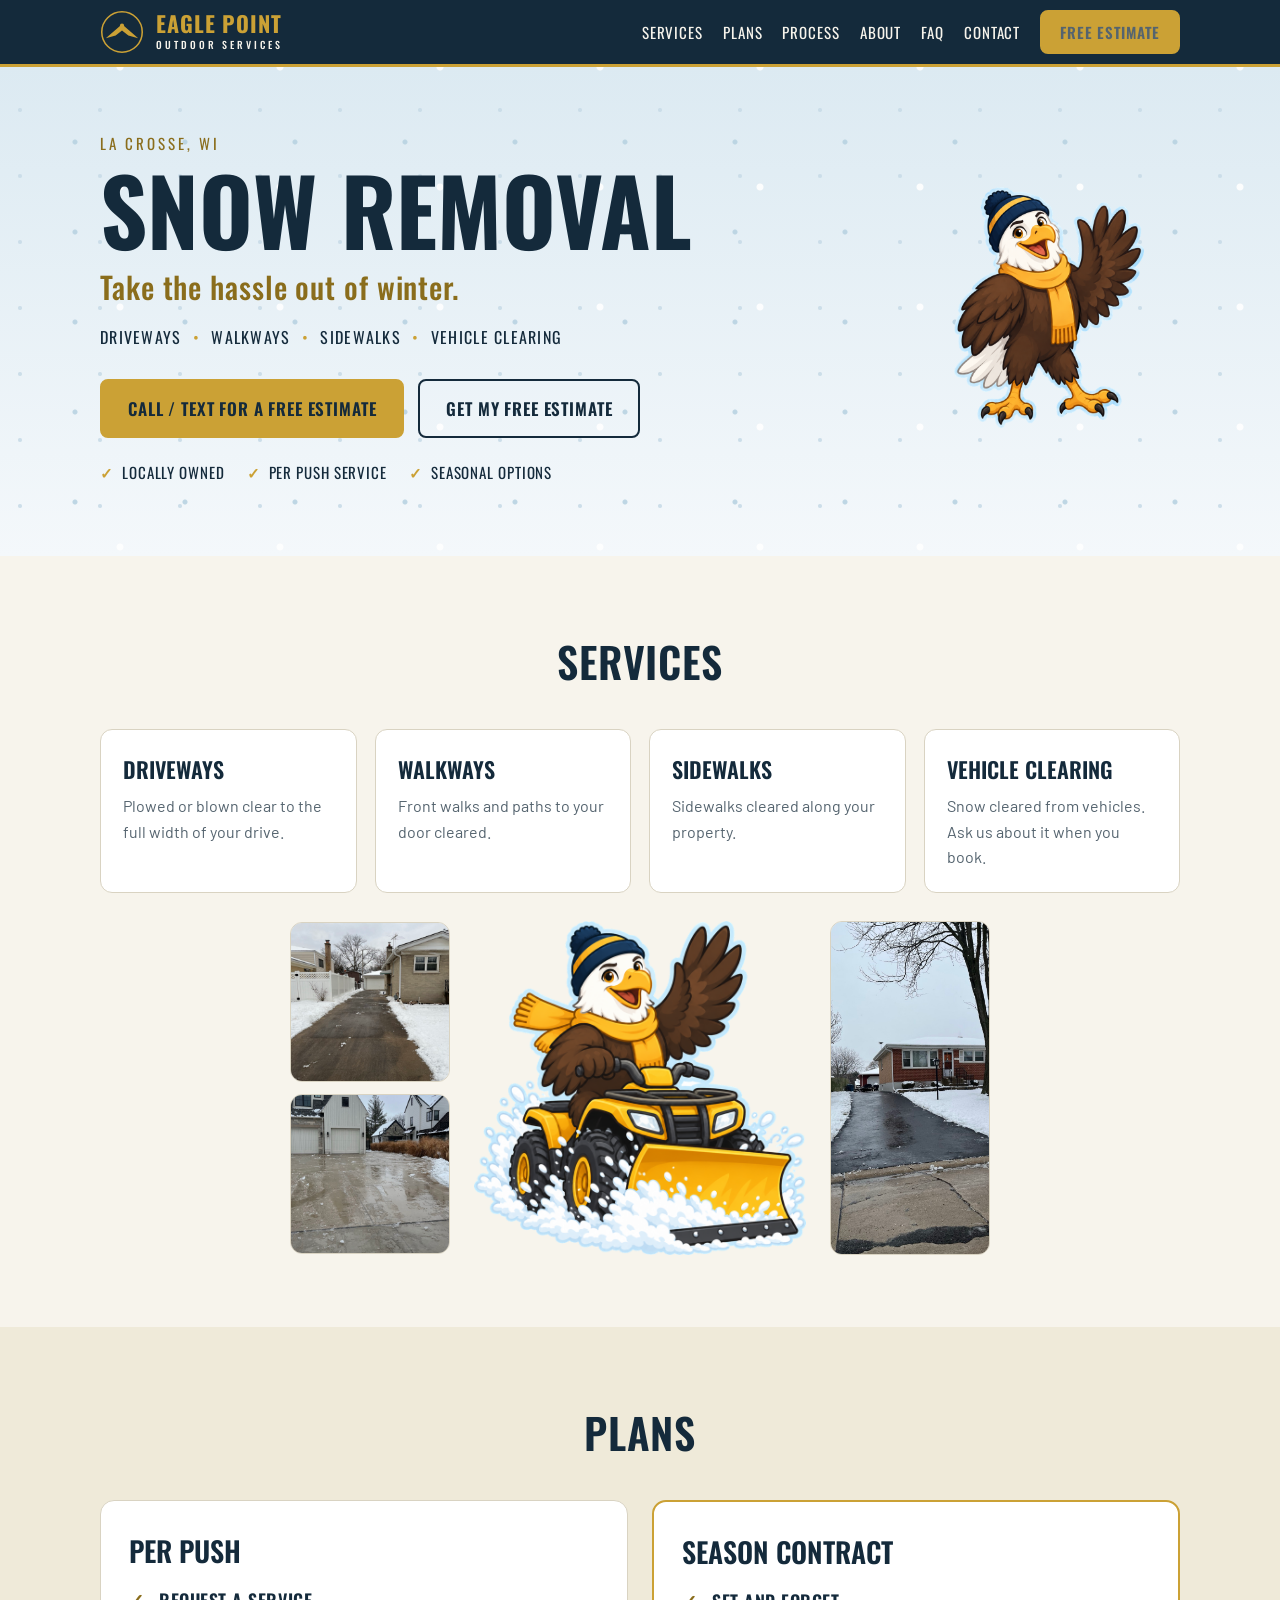
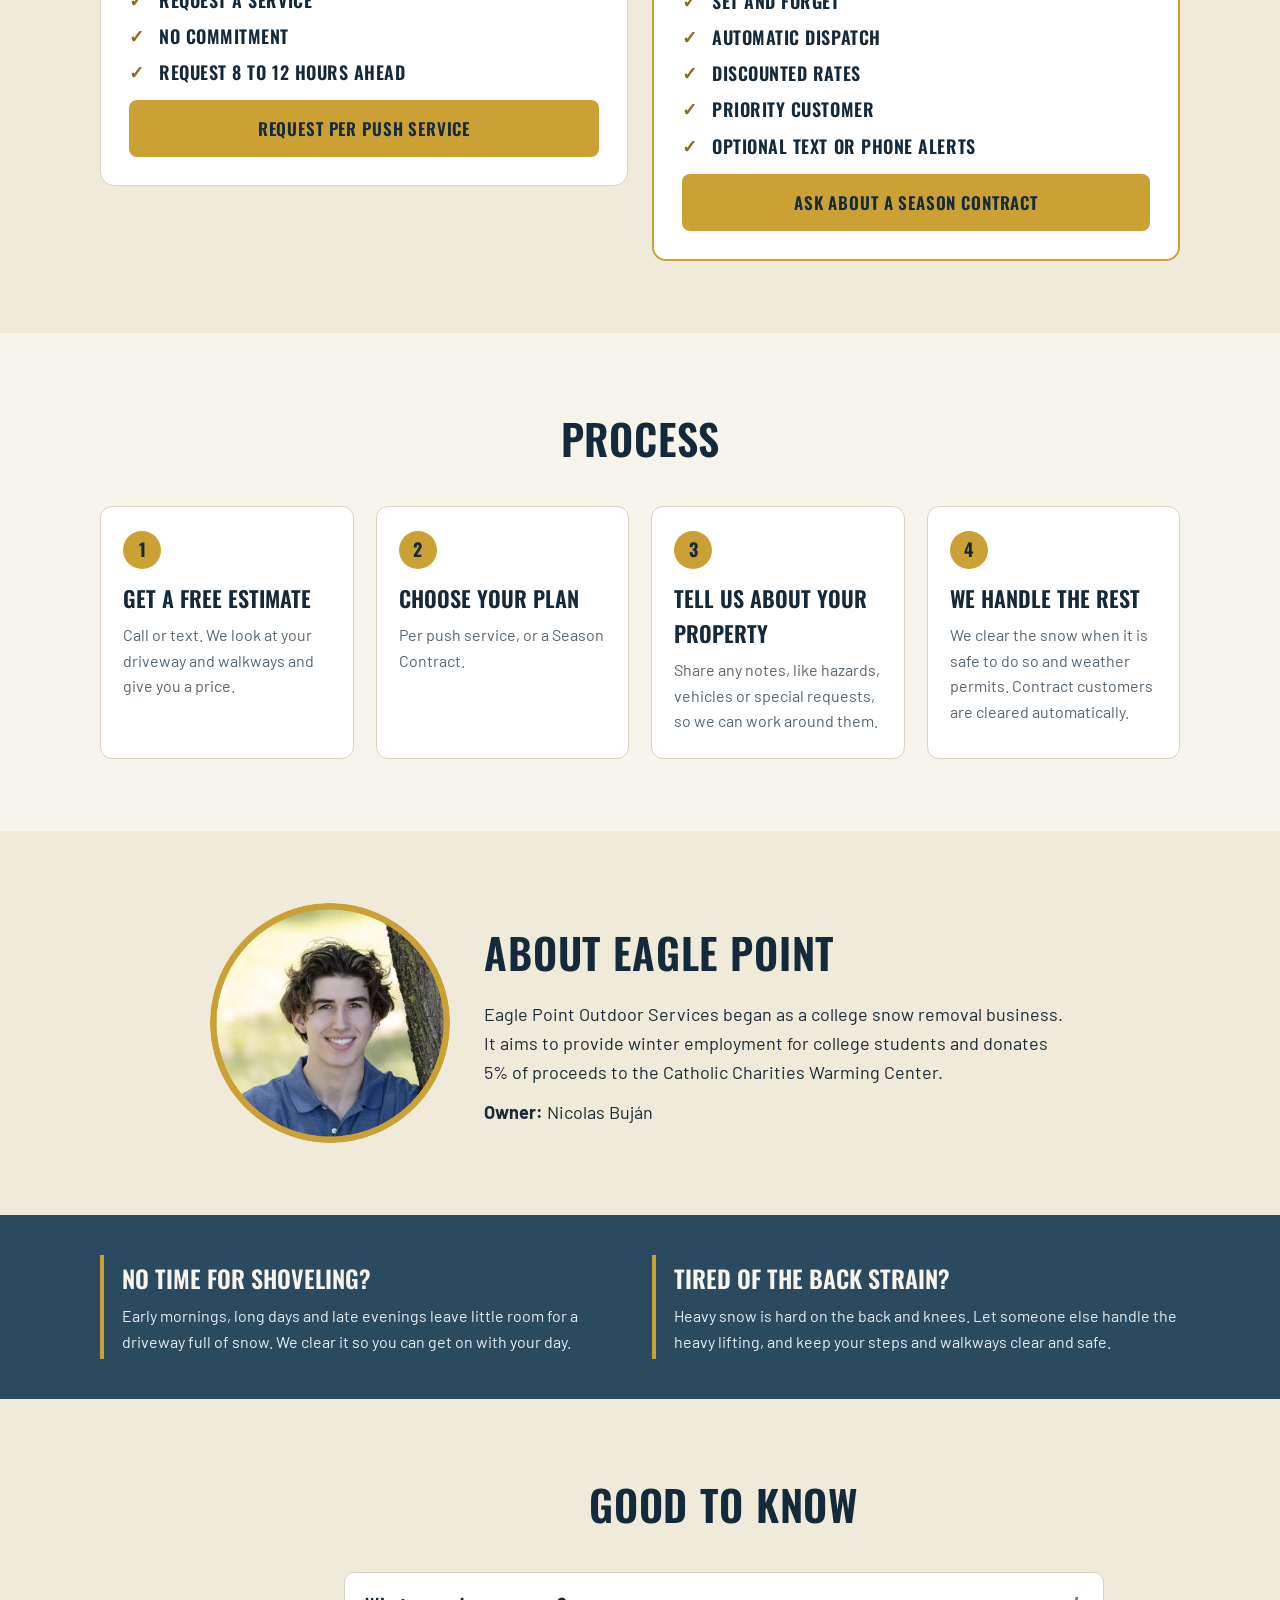
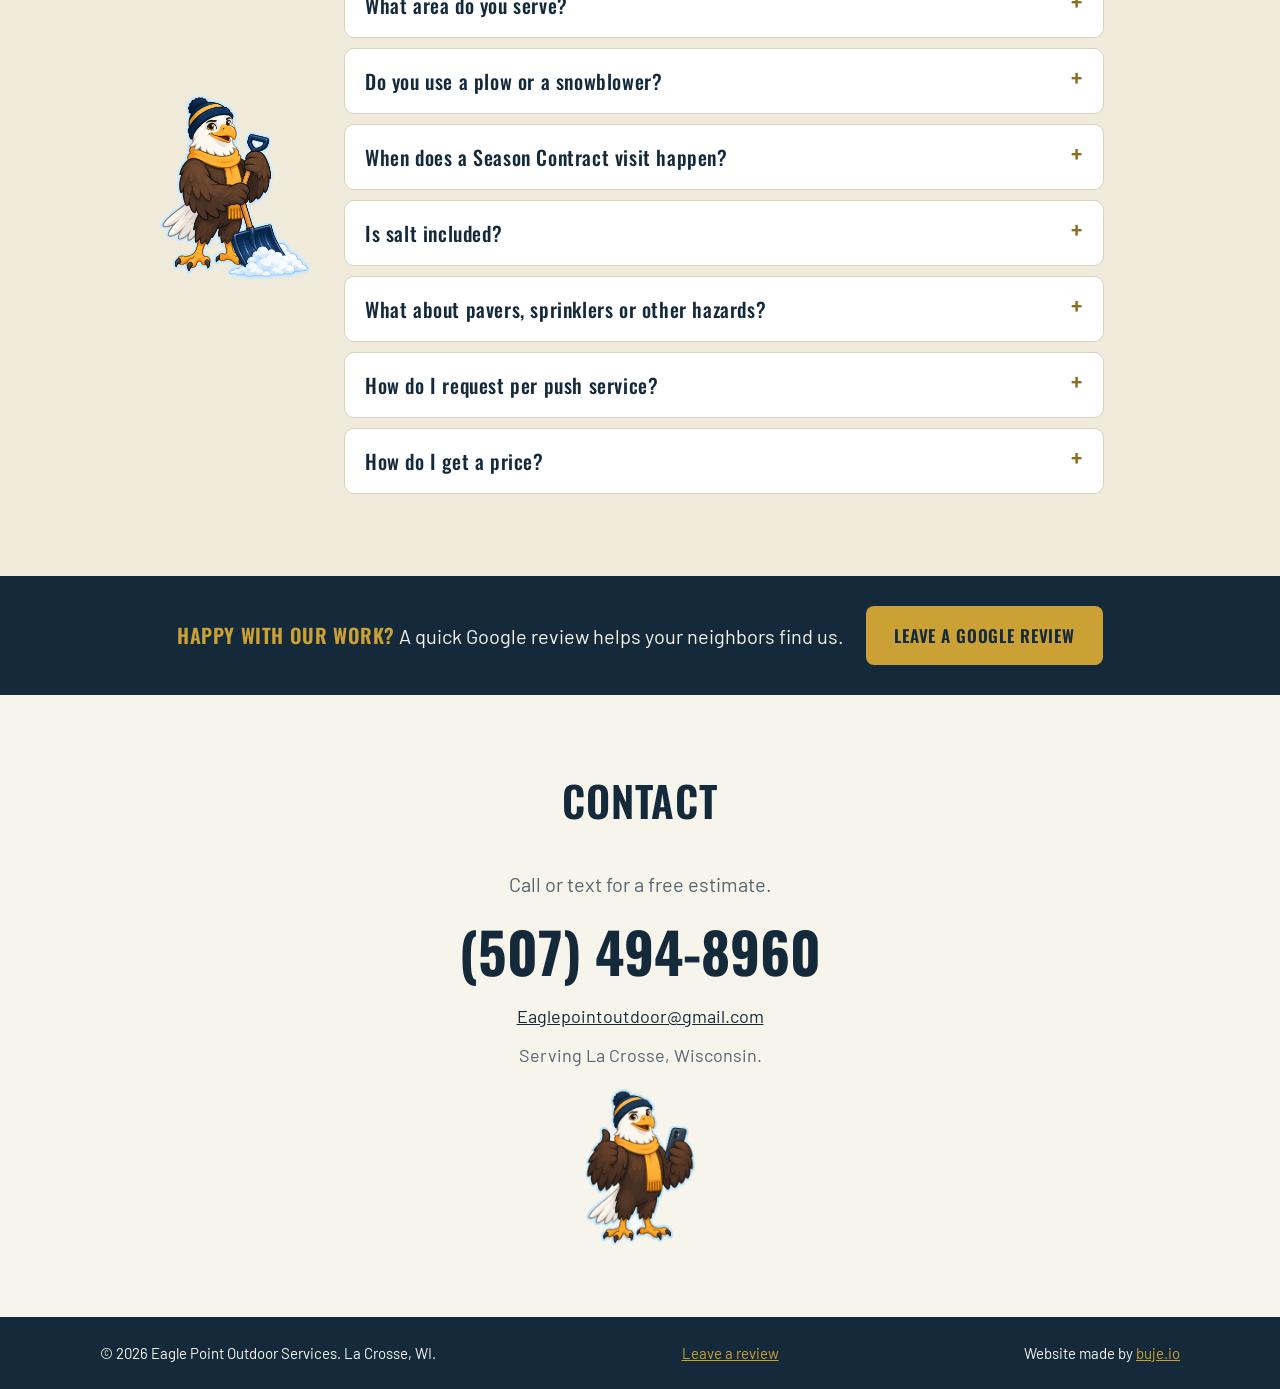
==== index.html @ 0d2c42f8 "Reorder sections: Services, Plans, Process, About, then hassle band, FAQ" ====
<!doctype html>
<html lang="en">
<head>
<meta charset="utf-8">
<meta name="viewport" content="width=device-width, initial-scale=1">
<title>Eagle Point Outdoor Services | Snow Removal in La Crosse, WI</title>
<meta name="description" content="Snow removal for driveways, walkways, sidewalks and vehicles in La Crosse, Wisconsin. Choose per push service or a Season Contract. Call or text for a free estimate.">
<meta property="og:title" content="Eagle Point Outdoor Services | Snow Removal in La Crosse, WI">
<meta property="og:description" content="Take the hassle out of winter. Driveways, walkways, sidewalks and vehicle clearing in La Crosse, WI.">
<meta property="og:type" content="website">
<meta name="theme-color" content="#142A3B">
<link rel="icon" href="assets/logo-icon.svg" type="image/svg+xml">
<link rel="preconnect" href="https://fonts.googleapis.com">
<link rel="preconnect" href="https://fonts.gstatic.com" crossorigin>
<link rel="stylesheet" href="https://fonts.googleapis.com/css2?family=Barlow:wght@400;500;600&family=Oswald:wght@500;600;700&display=swap">
<link rel="stylesheet" href="styles.css">
<script type="application/ld+json">
{
  "@context": "https://schema.org",
  "@type": "LocalBusiness",
  "name": "Eagle Point Outdoor Services",
  "description": "Snow removal for driveways, walkways, sidewalks and vehicles in La Crosse, Wisconsin.",
  "telephone": "+1-507-494-8960",
  "email": "Eaglepointoutdoor@gmail.com",
  "areaServed": { "@type": "City", "name": "La Crosse, WI" },
  "image": "assets/nicolas.png"
}
</script>
</head>
<body>
<a class="skip" href="#main">Skip to content</a>

<header class="top">
  <div class="wrap bar">
    <a class="brand" href="#top" aria-label="Eagle Point Outdoor Services, home">
      <img src="assets/logo-icon.svg" alt="" width="44" height="44">
      <span><b>EAGLE POINT</b><small>OUTDOOR SERVICES</small></span>
    </a>
    <nav aria-label="Main">
      <a href="#services">Services</a>
      <a href="#pricing">Plans</a>
      <a href="#how">Process</a>
      <a href="#about">About</a>
      <a href="#faq">FAQ</a>
      <a href="#contact">Contact</a>
    </nav>
    <button class="btn small" type="button" data-open-quote>Free estimate</button>
  </div>
</header>

<main id="main">
  <section class="hero" id="top">
    <div class="snow" aria-hidden="true"></div>
    <div class="wrap hero-grid">
      <div>
        <p class="eyebrow">La Crosse, WI</p>
        <h1>Snow Removal</h1>
        <p class="tagline">Take the hassle out of winter.</p>
        <p class="lead">Driveways <span class="dot">&bull;</span> Walkways <span class="dot">&bull;</span> Sidewalks <span class="dot">&bull;</span> Vehicle Clearing</p>
        <div class="actions">
          <a class="btn" href="sms:+15074948960">Call / Text for a free estimate</a>
          <button class="btn ghost" type="button" data-open-quote>Get my free estimate</button>
        </div>
        <ul class="checks">
          <li>Locally owned</li>
          <li>Per push service</li>
          <li>Seasonal options</li>
        </ul>
      </div>
      <div class="hero-art">
        <img class="mascot" src="assets/eagle-wave.png" alt="Eagle Point mascot, an eagle in a beanie and scarf waving hello" width="540" height="660">
      </div>
    </div>
  </section>


  <section id="services" class="section">
    <div class="wrap">
      <h2 class="title">Services</h2>
      <div class="grid4">
        <div class="tile"><h3>Driveways</h3><p>Plowed or blown clear to the full width of your drive.</p></div>
        <div class="tile"><h3>Walkways</h3><p>Front walks and paths to your door cleared.</p></div>
        <div class="tile"><h3>Sidewalks</h3><p>Sidewalks cleared along your property.</p></div>
        <div class="tile"><h3>Vehicle Clearing</h3><p>Snow cleared from vehicles. Ask us about it when you book.</p></div>
      </div>
      <div class="showcase">
        <div class="side l">
          <img src="assets/driveway-1.jpg" alt="A long concrete driveway plowed clear with snow banked neatly on both sides" width="900" height="1200" loading="lazy">
          <img src="assets/driveway-2.jpg" alt="A wide concrete driveway cleared of snow in front of a garage" width="900" height="1131" loading="lazy">
        </div>
        <img class="pose wide" src="assets/eagle-plow.png" alt="The Eagle Point eagle plowing snow on a yellow ATV" width="360" height="360" loading="lazy">
        <div class="side r one">
          <img src="assets/driveway-3.jpg" alt="An asphalt driveway cleared down to the pavement in front of a brick house" width="900" height="1200" loading="lazy">
        </div>
      </div>
    </div>
  </section>

  <section id="pricing" class="section tint">
    <div class="wrap">
      <h2 class="title">Plans</h2>
      <div class="two plans">
        <article class="plan">
          <h3>Per push</h3>
          <ul class="ticks">
            <li><b>Request a service</b></li>
            <li><b>No commitment</b></li>
            <li><b>Request 8 to 12 hours ahead</b></li>
          </ul>
          <button class="btn" type="button" data-open-quote="visit">Request per push service</button>
        </article>
        <article class="plan featured">
          <h3>Season Contract</h3>
          <ul class="ticks">
            <li><b>Set and forget</b></li>
            <li><b>Automatic dispatch</b></li>
            <li><b>Discounted rates</b></li>
            <li><b>Priority customer</b></li>
            <li><b>Optional text or phone alerts</b></li>
          </ul>
          <button class="btn" type="button" data-open-quote>Ask about a Season Contract</button>
        </article>
      </div>
    </div>
  </section>

  <section class="section" id="how">
    <div class="wrap">
      <h2 class="title">Process</h2>
      <ol class="steps">
        <li><h3>Get a free estimate</h3><p>Call or text. We look at your driveway and walkways and give you a price.</p></li>
        <li><h3>Choose your plan</h3><p>Per push service, or a Season Contract.</p></li>
        <li><h3>Tell us about your property</h3><p>Share any notes, like hazards, vehicles or special requests, so we can work around them.</p></li>
        <li><h3>We handle the rest</h3><p>We clear the snow when it is safe to do so and weather permits. Contract customers are cleared automatically.</p></li>
      </ol>
    </div>
  </section>

  <section class="section tint" id="about">
    <div class="wrap about">
      <img src="assets/nicolas.png" alt="Nicolas Buján, owner of Eagle Point Outdoor Services" width="240" height="240">
      <div>
        <h2 class="title left">About Eagle Point</h2>
        <p>Eagle Point Outdoor Services began as a college snow removal business. It aims to provide winter employment for college students and donates 5% of proceeds to the Catholic Charities Warming Center.</p>
        <p class="owner"><strong>Owner:</strong> Nicolas Buján</p>
      </div>
    </div>
  </section>

  <section class="band" id="hassle">
    <div class="wrap two">
      <article class="card">
        <h2>No time for shoveling?</h2>
        <p>Early mornings, long days and late evenings leave little room for a driveway full of snow. We clear it so you can get on with your day.</p>
      </article>
      <article class="card">
        <h2>Tired of the back strain?</h2>
        <p>Heavy snow is hard on the back and knees. Let someone else handle the heavy lifting, and keep your steps and walkways clear and safe.</p>
      </article>
    </div>
  </section>

  <section class="section tint" id="faq">
    <div class="wrap faq-wrap"><img class="pose faq-eagle" src="assets/eagle-shovel.png" alt="The Eagle Point eagle holding a snow shovel" width="240" height="300" loading="lazy"><div class="faq">
      <h2 class="title">Good to know</h2>
      <details><summary>What area do you serve?</summary><p>La Crosse, Wisconsin. Call or text and we will confirm your address.</p></details>
      <details><summary>Do you use a plow or a snowblower?</summary><p>We use a plow or a snowblower depending on your property. We will tell you which when we give your estimate.</p></details>
      <details><summary>When does a Season Contract visit happen?</summary><p>Service begins automatically once snow accumulation reaches at least 3 inches, when it is safe for the crews to service. The season runs from November 1 to March 31.</p></details>
      <details><summary>Is salt included?</summary><p>Salt is included unless you prefer otherwise. For per push service, salt is available on request.</p></details>
      <details><summary>What about pavers, sprinklers or other hazards?</summary><p>Tell us about anything hidden or delicate, such as pavers, sprinkler heads or pet fences, and we will work around it.</p></details>
      <details><summary>How do I request per push service?</summary><p>Tap "Request per push service" on this page. Tell us your size and a day that works, and we will text you to confirm your price and time. Please ask 8 to 12 hours ahead.</p></details>
      <details><summary>How do I get a price?</summary><p>Every property is different, so we give a free estimate. Call or text <a href="tel:+15074948960">(507) 494-8960</a>.</p></details>
    </div></div>
  </section>

  <section class="review" id="review">
    <div class="wrap review-wrap">
      <p class="review-text"><b>Happy with our work?</b> A quick Google review helps your neighbors find us.</p>
      <a class="btn" href="https://g.page/r/CXnaz5kKDiCYECE/review" target="_blank" rel="noopener">Leave a Google review</a>
    </div>
  </section>

  <section class="section" id="contact">
    <div class="wrap contact">
      <h2 class="title">Contact</h2>
      <p class="lead2">Call or text for a free estimate.</p>
      <p class="big"><a href="tel:+15074948960">(507) 494-8960</a></p>
      <p><a href="mailto:Eaglepointoutdoor@gmail.com">Eaglepointoutdoor@gmail.com</a></p>
      <p class="muted">Serving La Crosse, Wisconsin.</p>
      <img class="pose" src="assets/eagle-phone.png" alt="The Eagle Point eagle holding a phone and giving a thumbs up" width="200" height="280" loading="lazy">
    </div>
  </section>
</main>

<footer>
  <div class="wrap foot">
    <span>&copy; 2026 Eagle Point Outdoor Services. La Crosse, WI.</span>
    <a href="https://g.page/r/CXnaz5kKDiCYECE/review" target="_blank" rel="noopener">Leave a review</a>
    <span>Website made by <a href="https://buje.io">buje.io</a></span>
  </div>
</footer>

<dialog id="quote" aria-labelledby="quote-title">
  <form method="dialog" class="qclose"><button aria-label="Close" class="x">&times;</button></form>
  <form id="quote-form" class="qform">
    <div class="qhead"><div><h2 id="quote-title">Never shovel your driveway again.</h2><p id="quote-sub">Tell us about your place and we will be in touch.</p></div><img src="assets/eagle-head.png" alt="" width="84" height="110"></div>
    <input type="hidden" name="service" value="Winter snow removal">
    <p class="pill">Snow season: Nov 1 to Mar 31</p>
    <div class="row"><label>Full name<input name="name" autocomplete="name" required placeholder="Your name"></label>
    <label>Phone<input name="phone" type="tel" autocomplete="tel" required placeholder="(608) 555-0142"></label></div>
    <label>Email<input name="email" type="email" autocomplete="email" required placeholder="you@email.com"></label>
    <label>Service address<input name="address" autocomplete="street-address" required placeholder="Street address, La Crosse"></label>
    <div class="visit-only" hidden>
      <div class="row"><label>Property size<select name="size"><option value="" disabled selected>Choose one</option><option>Small</option><option>Medium</option><option>Large</option><option>Not sure</option></select></label>
      <label>Salt<select name="salt"><option>No</option><option>Yes</option></select></label></div>
      <label>Day and time that works<input name="when" placeholder="Tomorrow morning, or Tuesday after 3"></label>
    </div>
    <label>Where did you find us?<select name="source" required><option value="" disabled selected>Choose one</option><option>Nextdoor</option><option>Flyer</option><option>Door hanger</option><option>Social media</option><option>Friend</option></select></label>
    <label>Property notes<textarea name="note" rows="2" placeholder="Steep driveway, corner lot, pavers, anything we should know"></textarea></label>
    <label class="consent"><input type="checkbox" name="consent"><span>I agree to receive updates and offers from Eagle Point. I can unsubscribe at any time.</span></label>
    <input class="hp" type="text" name="website" tabindex="-1" autocomplete="off" aria-hidden="true">
    <button class="btn go" type="submit">Get my free estimate</button>
    <p id="quote-msg" class="qmsg" role="status" hidden></p>
    <p class="priv">Private. We reply within one business day.</p>
  </form>
</dialog>
<script>
(function(){
  // Paste the Apps Script web app URL here (see "Eagle Point Lead Form.gs"). Empty = email draft fallback.
  var LEAD_FORM_URL='https://script.google.com/macros/s/AKfycbwvXBSsYk930swCCX3Qua5DZgE4MaNzr_qnVR20R7OcbtSIvOm6yHaJU8nuxKyO7DDZ/exec';
  var d=document.getElementById('quote'),f=document.getElementById('quote-form'),msg=document.getElementById('quote-msg'),btn=f.querySelector('button[type=submit]');
  var mode='estimate',svc=f.querySelector('[name=service]'),ttl=document.getElementById('quote-title'),sub=document.getElementById('quote-sub'),vis=f.querySelector('.visit-only');
  function setMode(m){
    mode=m;var visit=m==='visit';
    svc.value=visit?'Per push service':'Winter snow removal';
    ttl.textContent=visit?'Request per push service.':'Never shovel your driveway again.';
    sub.textContent=visit?'Tell us your size and a day that works. We will text you to confirm your price and time.':'Tell us about your place and we will be in touch.';
    vis.hidden=!visit;f.querySelector('[name=size]').required=visit;
    btn.textContent=visit?'Request my visit':'Get my free estimate';
  }
  document.querySelectorAll('[data-open-quote]').forEach(function(b){b.addEventListener('click',function(){setMode(b.getAttribute('data-open-quote')==='visit'?'visit':'estimate');msg.hidden=true;d.showModal()})});
  d.addEventListener('click',function(e){if(e.target===d)d.close()});
  function mailFallback(v){
    var body=['Service: '+v.get('service'),'Name: '+v.get('name'),'Phone: '+v.get('phone'),'Email: '+v.get('email'),'Address: '+v.get('address'),'Found us via: '+v.get('source'),'Note: '+(v.get('note')||''),'Marketing OK: '+(v.get('consent')?'Yes':'No')].join('\n');
    window.location.href='mailto:Eaglepointoutdoor@gmail.com?subject='+encodeURIComponent((mode==='visit'?'Per push request':'Free estimate request'))+'&body='+encodeURIComponent(body);
  }
  f.addEventListener('submit',function(e){
    e.preventDefault();var v=new FormData(f);
    var tag='';try{var q=new URLSearchParams(location.search).get('utm_source');if(q)sessionStorage.setItem('ep_tag',q);tag=sessionStorage.getItem('ep_tag')||''}catch(x){}
    if(tag)v.set('note',(v.get('note')?v.get('note')+' | ':'')+'Tag: '+tag);
    if(mode==='visit'){v.set('note','Size: '+v.get('size')+' | Salt: '+v.get('salt')+' | Preferred time: '+(v.get('when')||'not given')+(v.get('note')?' | '+v.get('note'):''));}
    if(tag&&mode==='visit')v.set('note',v.get('note')+' | Tag: '+tag);
    if(!LEAD_FORM_URL){mailFallback(v);d.close();return}
    btn.disabled=true;btn.textContent='Sending...';
    var p=new URLSearchParams();v.forEach(function(val,k){p.append(k,val)});
    fetch(LEAD_FORM_URL,{method:'POST',mode:'no-cors',body:p}).then(function(){
      f.reset();setMode(mode);msg.textContent=mode==='visit'?'Thank you. We got your request and will text you to confirm your price and time.':'Thank you. We got your request and will reply within one business day.';msg.hidden=false;
    }).catch(function(){mailFallback(v);d.close()}).then(function(){btn.disabled=false;btn.textContent=mode==='visit'?'Request my visit':'Get my free estimate'});
  });
})();
</script>
<script>try{var n=new URLSearchParams(location.search).get('notrack');if(n==='1')localStorage.setItem('va-disable','true');if(n==='0')localStorage.removeItem('va-disable')}catch(x){}</script>
<script>window.va=window.va||function(){(window.vaq=window.vaq||[]).push(arguments)}</script>
<script defer src="/_vercel/insights/script.js"></script>
</body>
</html>
---- styles.css ----
:root{
  --navy:#142A3B; --deep:#0F1F2B; --gold:#CBA135; --gold-dark:#8A6D1C; --ivory:#F7F4EC; --white:#fff;
  --ink:#1B2A36; --muted:#55646F; --rule:#D9D3C2; --soft:#EFEAD9;
  --display:"Oswald","Arial Narrow",Impact,sans-serif; --body:"Barlow","Helvetica Neue",Arial,sans-serif;
}
*{box-sizing:border-box;margin:0;padding:0}
html{scroll-behavior:smooth}
body{font-family:var(--body);font-size:18px;line-height:1.6;color:var(--ink);background:var(--ivory)}
img{max-width:100%;height:auto;display:block}
a{color:var(--navy)}
a:focus-visible,.btn:focus-visible{outline:3px solid var(--gold);outline-offset:3px}
.wrap{width:min(1080px,100% - 32px);margin-inline:auto}
.skip{position:absolute;left:-999px;top:8px;background:var(--gold);color:var(--navy);padding:8px 14px;z-index:20}
.skip:focus{left:8px}

/* header */
.top{position:sticky;top:0;z-index:10;background:var(--navy);border-bottom:3px solid var(--gold)}
.bar{display:flex;align-items:center;gap:20px;padding-block:10px;flex-wrap:wrap}
.brand{display:flex;align-items:center;gap:12px;text-decoration:none;color:var(--ivory);margin-right:auto}
.brand b{display:block;font-family:var(--display);font-weight:700;font-size:22px;letter-spacing:.04em;line-height:1;color:var(--gold)}
.brand small{display:block;font-family:var(--display);font-weight:500;font-size:10px;letter-spacing:.3em;margin-top:3px}
nav{display:flex;gap:20px}
nav a{color:var(--ivory);text-decoration:none;font-family:var(--display);letter-spacing:.06em;font-size:15px;text-transform:uppercase}
nav a:hover{color:var(--gold)}

/* buttons */
.btn{display:inline-block;background:var(--gold);color:var(--navy);font-family:var(--display);font-weight:600;letter-spacing:.05em;text-transform:uppercase;text-decoration:none;padding:14px 26px;border-radius:8px;border:2px solid var(--gold);font-size:17px;text-align:center}
.btn:hover{background:#d8b24a}
.btn.ghost{background:transparent;color:var(--navy);border-color:var(--navy)}
.btn.ghost:hover{background:rgba(20,42,59,.08)}
.btn.small{padding:9px 18px;font-size:15px}
.btn.tiny{padding:6px 14px;font-size:14px;border-radius:6px}

/* hero */
.hero{position:relative;background:linear-gradient(180deg,#DCEAF2,#F4F8FB);color:var(--navy);overflow:hidden;padding-block:64px 72px}
.snow{position:absolute;inset:0;opacity:.9;pointer-events:none;background:
radial-gradient(circle,#B9D3E2 0 2px,transparent 3px) 20px 30px/110px 90px,
radial-gradient(circle,#C9DCE8 0 1.5px,transparent 2.5px) 60px 10px/80px 66px,
radial-gradient(circle,#fff 0 3px,transparent 4px) 40px 60px/160px 120px;
animation:fall 28s linear infinite}
@keyframes fall{to{background-position:20px 630px,60px 406px,40px 780px}}
@media (prefers-reduced-motion:reduce){.snow{animation:none}html{scroll-behavior:auto}}
.hero-grid{position:relative;display:grid;grid-template-columns:1.5fr .5fr;gap:32px;align-items:center}
.eyebrow{font-family:var(--display);letter-spacing:.2em;text-transform:uppercase;color:var(--gold-dark);font-size:15px}
h1{font-family:var(--display);font-weight:700;font-size:clamp(48px,9vw,92px);line-height:1;text-transform:uppercase;margin:8px 0}
.tagline{font-family:var(--display);font-weight:500;font-size:clamp(22px,4vw,30px);color:var(--gold-dark);letter-spacing:.03em}
.lead{margin-top:14px;font-family:var(--display);letter-spacing:.08em;text-transform:uppercase;font-size:16px}
.dot{color:var(--gold);margin:0 6px}
.actions{display:flex;gap:14px;flex-wrap:wrap;margin:28px 0 22px}
.checks{display:flex;gap:22px;flex-wrap:wrap;list-style:none;font-family:var(--display);letter-spacing:.06em;text-transform:uppercase;font-size:15px}
.checks li::before{content:"\2713";color:var(--gold);margin-right:8px;font-weight:700}
.hero-art img{width:100%;max-width:520px;margin-inline:auto}
.hero-art img.mascot{max-width:340px;filter:drop-shadow(0 8px 14px rgba(20,42,59,.18))}

/* proof strip */
.proof{background:var(--gold);color:var(--navy)}
.proof-grid{list-style:none;display:grid;grid-template-columns:repeat(3,1fr);gap:12px;padding-block:18px;text-align:center}
.proof-grid b{display:block;font-family:var(--display);font-weight:700;font-size:30px;line-height:1.1;text-transform:uppercase}
.proof-grid span{font-family:var(--display);letter-spacing:.06em;text-transform:uppercase;font-size:14px}

/* faq */
.faq{max-width:760px;width:100%}
.faq details{background:var(--white);border:1px solid var(--rule);border-radius:10px;margin-bottom:10px;padding:0 20px}
.faq summary{cursor:pointer;padding:16px 0;font-family:var(--display);font-weight:500;letter-spacing:.03em;font-size:20px;color:var(--navy);list-style:none;display:flex;justify-content:space-between;gap:12px}
.faq summary::-webkit-details-marker{display:none}
.faq summary::after{content:"+";color:var(--gold-dark);font-size:26px;line-height:1}
.faq details[open] summary::after{content:"\2212"}
.faq details p{padding-bottom:16px;color:var(--muted)}

/* sections */
.section{padding-block:72px}
.tint{background:var(--soft)}
.title{font-family:var(--display);font-weight:600;font-size:clamp(30px,5vw,42px);text-transform:uppercase;color:var(--navy);text-align:center;margin-bottom:34px;letter-spacing:.02em}
.title.left{text-align:left;margin-bottom:14px}
.band{background:#2A4A60;color:var(--ivory);padding-block:54px}
.two{display:grid;grid-template-columns:1fr 1fr;gap:24px}
.card{border-left:6px solid var(--gold);padding:6px 0 6px 22px}
.card h2{font-family:var(--display);font-weight:600;font-size:30px;text-transform:uppercase;margin-bottom:8px}
.card p{color:#E8EEF2}
.grid4{display:grid;grid-template-columns:repeat(4,1fr);gap:18px}
.tile{background:var(--white);border:1px solid var(--rule);border-radius:12px;padding:22px}
.tile h3{font-family:var(--display);font-weight:600;font-size:22px;text-transform:uppercase;color:var(--navy);margin-bottom:6px}
.tile p{font-size:16px;color:var(--muted)}
.note{max-width:760px;margin:26px auto 0;text-align:center;color:var(--muted);font-size:16px}

/* pricing */
.plans{align-items:start}
.plan{background:var(--white);border:1px solid var(--rule);border-radius:14px;padding:28px;position:relative;display:flex;flex-direction:column;gap:14px}
.plan.featured{border:2px solid var(--gold)}
.plan h3{font-family:var(--display);font-weight:600;font-size:28px;text-transform:uppercase;color:var(--navy)}
.badge{position:absolute;top:-14px;right:22px;background:var(--gold);color:var(--navy);font-family:var(--display);letter-spacing:.05em;text-transform:uppercase;font-size:14px;padding:4px 14px;border-radius:999px}
table{width:100%;border-collapse:collapse;font-size:17px}
th,td{padding:10px 8px;text-align:left;border-bottom:1px solid var(--rule)}
thead th{font-family:var(--display);letter-spacing:.06em;text-transform:uppercase;font-size:14px;color:var(--muted)}
tbody th{font-family:var(--display);font-weight:500;letter-spacing:.04em}
td s{color:var(--muted)}
.small{font-size:15px;color:var(--muted)}

/* steps */
.steps{display:grid;grid-template-columns:repeat(4,1fr);gap:22px;list-style:none;counter-reset:s}
.steps li{counter-increment:s;background:var(--white);border:1px solid var(--rule);border-radius:12px;padding:24px 22px}
.steps li::before{content:counter(s);display:flex;align-items:center;justify-content:center;width:38px;height:38px;border-radius:50%;background:var(--gold);color:var(--navy);font-family:var(--display);font-weight:700;margin-bottom:12px}
.steps h3{font-family:var(--display);font-weight:600;font-size:22px;text-transform:uppercase;color:var(--navy);margin-bottom:6px}
.steps p{font-size:16px;color:var(--muted)}

/* about and contact */
.about{display:grid;grid-template-columns:240px 1fr;gap:34px;align-items:center;max-width:860px}
.about img{border-radius:50%}
.owner{margin-top:12px}
.contact{text-align:center}
.lead2{font-size:20px;color:var(--muted)}
.big{font-family:var(--display);font-weight:700;font-size:clamp(34px,7vw,56px);margin:6px 0}
.big a{text-decoration:none}
.muted{color:var(--muted);margin-top:10px}
footer{background:var(--navy);color:var(--ivory);padding-block:24px;font-size:15px}
.foot{display:flex;justify-content:space-between;gap:12px;flex-wrap:wrap}
footer a{color:var(--gold)}

/* terms page */
.terms{max-width:760px;margin-inline:auto;padding:48px 0 72px}
.terms h1{font-size:clamp(36px,6vw,52px);color:var(--navy);margin:0 0 6px}
.terms h2{font-family:var(--display);font-weight:600;font-size:24px;text-transform:uppercase;color:var(--navy);margin:34px 0 8px;padding-top:18px;border-top:1px solid var(--rule)}
.terms ul{padding-left:22px}
.terms li{margin:6px 0}
.terms p{margin:10px 0}

@media (max-width:860px){
  .hero-grid,.two,.about{grid-template-columns:1fr}
  .grid4{grid-template-columns:1fr 1fr}
  .steps{grid-template-columns:1fr 1fr}
  .proof-grid{grid-template-columns:repeat(3,1fr);gap:6px}
  .proof-grid b{font-size:22px}
  .proof-grid span{font-size:12px}
  .hero-art{order:-1}
  .about img{margin-inline:auto}
  nav{display:none}
}
@media (max-width:520px){
  .grid4,.steps{grid-template-columns:1fr}
  body{font-size:17px}
}

/* quote popup */
button.btn{cursor:pointer;font-family:var(--display)}
.btn.ghost.dark{color:var(--navy);border-color:var(--navy)}
dialog#quote{margin:auto;inset:0;border:0;border-radius:18px;padding:0;width:min(560px,100% - 24px);max-height:92vh;overflow:auto;background:#fff;color:var(--ink);box-shadow:0 24px 60px rgba(15,31,43,.35)}
dialog#quote::backdrop{background:rgba(15,31,43,.6)}
.qclose{position:absolute;top:14px;right:14px;margin:0}
.x{width:38px;height:38px;border-radius:50%;border:0;background:var(--navy);color:#fff;font-size:24px;line-height:1;cursor:pointer}
.qform{padding:28px 26px 22px;display:grid;gap:14px}
.qhead{display:flex;justify-content:space-between;gap:12px;padding-right:44px}
.qhead h2{font-family:var(--display);font-weight:600;font-size:30px;line-height:1.1;color:var(--navy)}
.qhead p{color:var(--muted);margin-top:6px;font-size:16px}
.qhead img{flex:none}
.qform label{display:grid;gap:6px;font-family:var(--display);font-size:14px;letter-spacing:.08em;text-transform:uppercase;color:var(--muted)}
.qform select,.qform input:not([type=radio]):not([type=checkbox]),.qform textarea{font:inherit;font-size:17px;letter-spacing:0;text-transform:none;color:var(--ink);padding:12px 14px;border:2px solid var(--rule);border-radius:12px;width:100%}
.qform input:focus,.qform textarea:focus{outline:3px solid var(--gold);border-color:var(--gold)}
.row{display:grid;grid-template-columns:1fr 1fr;gap:12px}
fieldset.seg{border:0;display:grid;grid-template-columns:repeat(3,1fr);gap:10px}
fieldset.seg.two{grid-template-columns:1fr 1fr}
fieldset.seg legend{font-family:var(--display);font-size:14px;letter-spacing:.08em;text-transform:uppercase;color:var(--muted);margin-bottom:8px}
fieldset.seg label{position:relative;display:block}
fieldset.seg input{position:absolute;opacity:0}
fieldset.seg span{display:block;text-align:center;padding:12px;border:2px solid var(--rule);border-radius:12px;font-size:17px;letter-spacing:.03em;color:var(--navy);cursor:pointer}
fieldset.seg input:checked+span{border-color:var(--gold);background:#FBF3DC}
fieldset.seg input:focus-visible+span{outline:3px solid var(--gold)}
.pill{justify-self:start;border:2px solid var(--rule);border-radius:999px;padding:6px 16px;font-family:var(--display);letter-spacing:.04em;font-size:15px;color:var(--navy)}
.qform .consent{grid-template-columns:auto 1fr;align-items:start;gap:12px;background:#FBF3DC;border:2px solid #EBD9A5;border-radius:12px;padding:12px 14px;text-transform:none;letter-spacing:0;font-family:var(--body);font-size:15px;color:var(--ink)}
.qform .consent input{width:20px;height:20px;margin-top:2px}
.go{width:100%;font-size:19px;padding:16px}
.priv{text-align:center;color:var(--muted);font-size:14px}
@media (max-width:520px){.row{grid-template-columns:1fr}.qhead h2{font-size:26px}.qhead img{display:none}}

/* mascot poses */
.hero-art img.mascot{max-width:230px}
.pose{height:auto;margin-inline:auto;filter:drop-shadow(0 6px 10px rgba(20,42,59,.15))}
.pose.wide{max-width:340px;margin-top:18px}
.cta-row{display:flex;align-items:center;justify-content:center;gap:28px;flex-wrap:wrap;margin-top:18px}
.cta-row .pose{width:190px;margin:0}
.cta-row .actions{margin:0}
.contact .pose{width:170px;margin-top:20px}
.faq-wrap{display:grid;grid-template-columns:220px 1fr;gap:34px;align-items:center;max-width:960px}
.faq-eagle{width:220px}
.qhead img{width:auto;height:84px}
@media (max-width:860px){.faq-wrap{grid-template-columns:1fr}.faq-eagle{display:none}}

.hp{position:absolute;left:-9999px;width:1px;height:1px;opacity:0}
.qmsg{background:#E8F3EA;border:2px solid #B7D8BD;color:#1F4D2B;border-radius:12px;padding:12px 14px;text-align:center;font-size:16px}
.qmsg[hidden]{display:none}

.qform select{background:#fff;appearance:auto}

@media (max-width:860px){.hero-art img.mascot{max-width:220px}.hero{padding-block:36px 48px}.cta-row .pose{width:150px}}

/* review band */
.review{background:var(--navy);color:var(--ivory);padding-block:30px}
.review-wrap{display:flex;align-items:center;justify-content:center;gap:22px;flex-wrap:wrap;text-align:center}
.review-text{font-size:20px}
.review-text b{font-family:var(--display);font-weight:600;letter-spacing:.03em;text-transform:uppercase;color:var(--gold)}

/* value prop bullets */
.ticks{list-style:none;display:grid;gap:10px;font-size:18px}
.ticks li{position:relative;padding-left:30px;line-height:1.4}
.ticks li::before{content:"\2713";position:absolute;left:0;top:0;color:var(--gold-dark);font-weight:700}
.ticks b{font-family:var(--display);font-weight:600;letter-spacing:.03em;text-transform:uppercase;color:var(--navy)}

/* eagle as a secondary element */
.pose.wide{max-width:230px}
.cta-row .pose{width:120px}
.contact .pose{width:110px}
.faq-eagle{width:150px}
.faq-wrap{grid-template-columns:150px 1fr}
@media (max-width:860px){
  .hero-grid{grid-template-columns:1fr}
  .hero-art{order:0}
  .hero-art img.mascot{max-width:130px;margin-inline:0}
  .cta-row .pose{width:100px}
}

.hero-art img.mascot{max-width:190px;filter:none;margin-left:auto}
.pose{filter:none}
@media (max-width:860px){.hero-art img.mascot{max-width:110px}}

.visit-only{display:grid;gap:14px}
.visit-only[hidden]{display:none}

@media (max-width:860px){.hero-art{display:none}}

/* mobile timeline for the four steps */
@media (max-width:860px){
  .steps{grid-template-columns:1fr;gap:0}
  .steps li{background:none;border:0;border-radius:0;padding:0 0 28px 62px;position:relative}
  .steps li::before{position:absolute;left:0;top:0;margin:0;z-index:1}
  .steps li::after{content:"";position:absolute;left:18px;top:46px;bottom:6px;width:2px;background:var(--gold)}
  .steps li:last-child{padding-bottom:0}
  .steps li:last-child::after{display:none}
  .steps h3{font-size:20px;padding-top:6px}
}

/* cleaner mobile sections */
@media (max-width:520px){
  .grid4{gap:10px}
  .tile{padding:14px 16px}
  .tile h3{font-size:19px;margin-bottom:2px}
  .tile p{font-size:15px}
  .pose,.pose.wide{display:none}
  .plan{padding:20px}
  .plan h3{font-size:24px}
  .ticks{font-size:16px;gap:8px}
  .cta-row{margin-top:8px}
  .cta-row .actions{flex-direction:column;width:100%}
  .cta-row .actions .btn{width:100%;text-align:center}
}

/* faq full width on mobile (earlier rule was overriding the single column) */
@media (max-width:860px){
  .faq-wrap{grid-template-columns:1fr;gap:0}
  .faq{max-width:100%;min-width:0}
}
@media (max-width:520px){
  .faq summary{font-size:18px}
}

/* cleaner plans and contact on mobile */
@media (max-width:860px){
  .contact .pose{display:none}
  .contact{padding-bottom:8px}
  .contact .big{font-size:44px}
  .plans{gap:14px}
}
@media (max-width:520px){
  .plan .btn{width:100%;text-align:center}
  .section .note{font-size:15px;margin-top:18px}
}

/* mobile landing: full page, tighter spacing */
@media (max-width:860px){
  .hero{min-height:calc(100svh - 56px);display:flex;align-items:center;padding-block:40px}
  .hero .actions{flex-direction:column;align-items:stretch}
  .hero .actions .btn{width:100%;text-align:center}
}
@media (max-width:520px){
  .section{padding-block:44px}
  .title{margin-bottom:22px}
  .band{padding-block:36px}
}

/* work photos flanking the eagle */
.showcase{display:grid;grid-template-columns:minmax(0,160px) minmax(200px,332px) minmax(0,160px);gap:24px;justify-content:center;align-items:center;margin-top:28px}
.showcase .pose.wide{max-width:100%;margin:0;width:100%}
.showcase .side{display:grid;gap:12px;align-self:center}
.showcase .side img{width:100%;aspect-ratio:1/1;object-fit:cover;border-radius:12px;border:1px solid var(--rule)}
.showcase .side.one{grid-template-rows:1fr;align-self:stretch}
.showcase .side.one img{aspect-ratio:auto;height:100%}
.showcase .pose.wide{align-self:center}
@media (max-width:860px){
  .showcase{grid-template-columns:minmax(0,120px) minmax(140px,220px) minmax(0,120px);gap:14px}
}
@media (max-width:520px){
  .showcase{grid-template-columns:repeat(3,1fr);gap:8px;margin-top:18px}
  .showcase .side{display:contents}
  .showcase .side img,.showcase .side.one img{aspect-ratio:3/4;height:auto;border-radius:8px}
}

/* smaller hassle band */
.band{padding-block:40px}
.card{padding:4px 0 4px 18px;border-left-width:4px}
.card h2{font-size:24px;margin-bottom:6px}
.card p{font-size:16px;line-height:1.6}
@media (max-width:520px){
  .band{padding-block:28px}
  .band .two{gap:20px}
  .card h2{font-size:21px}
  .card p{font-size:15px}
}
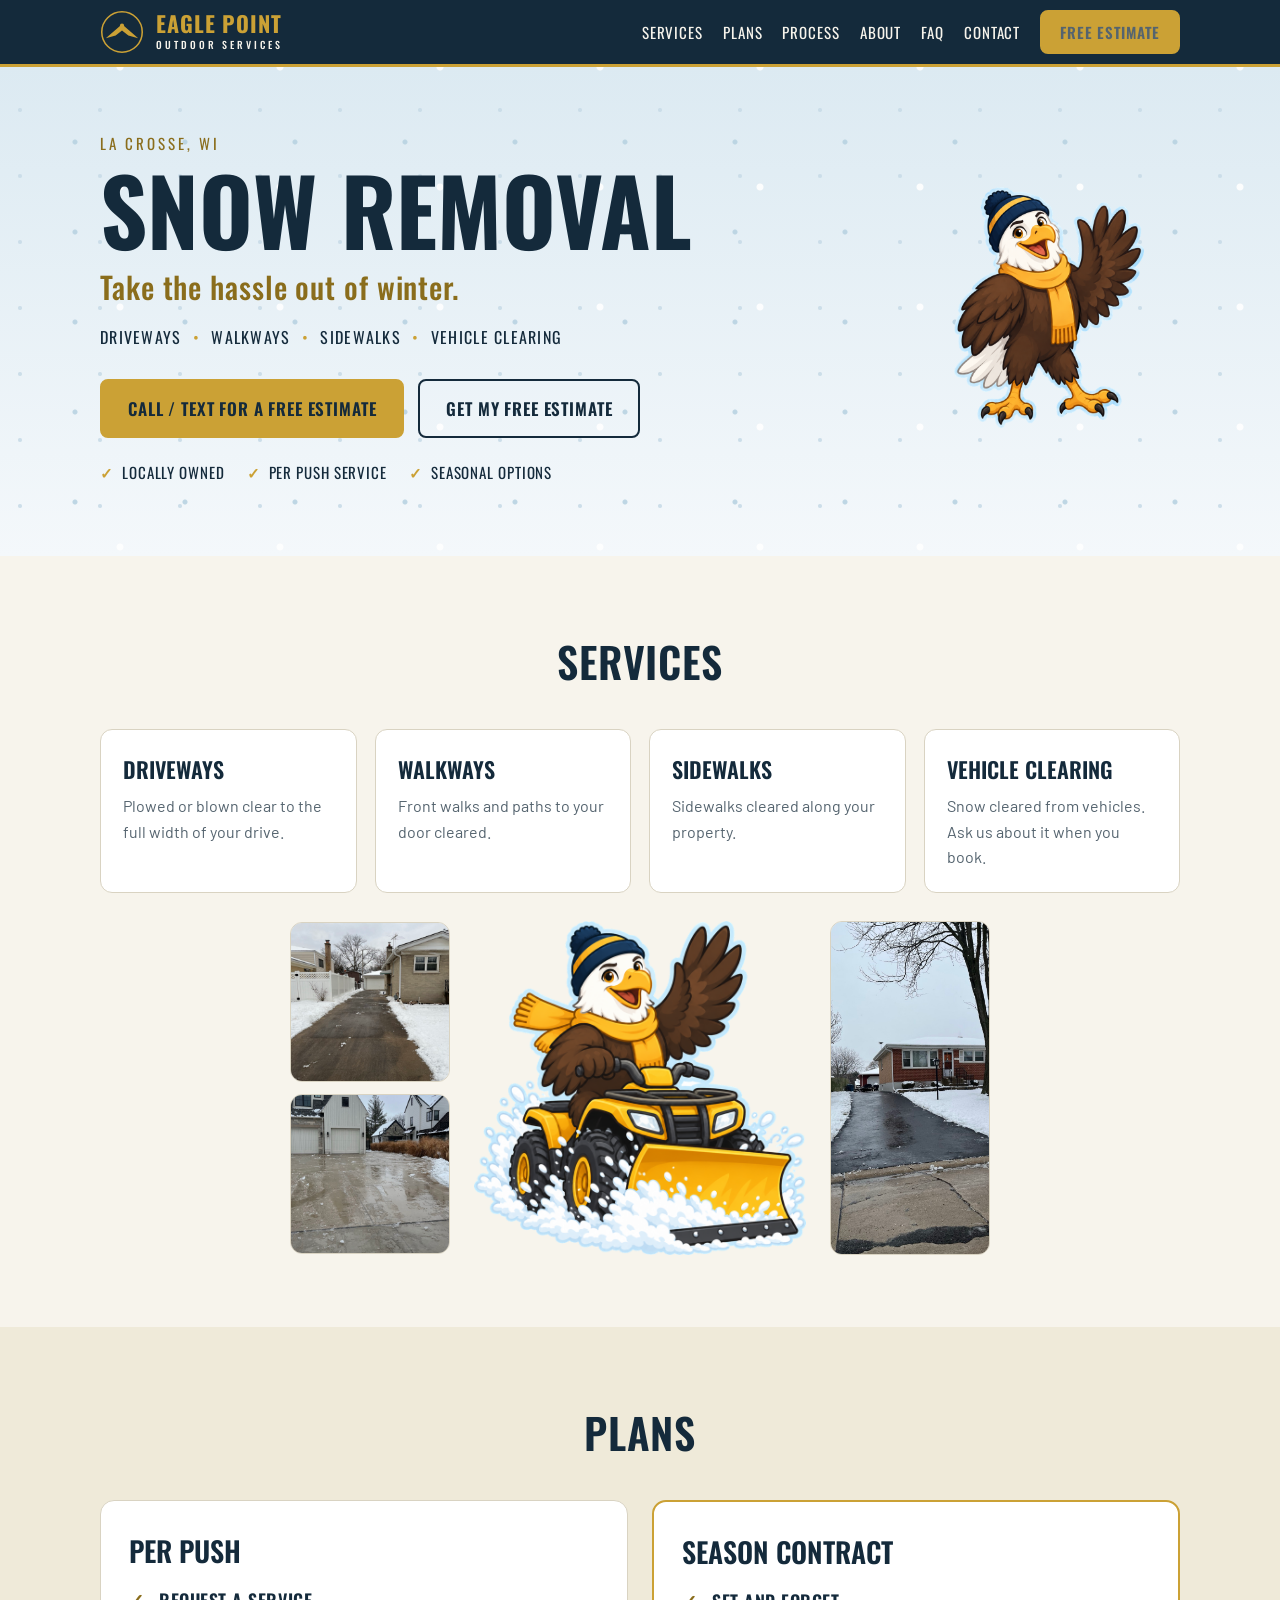
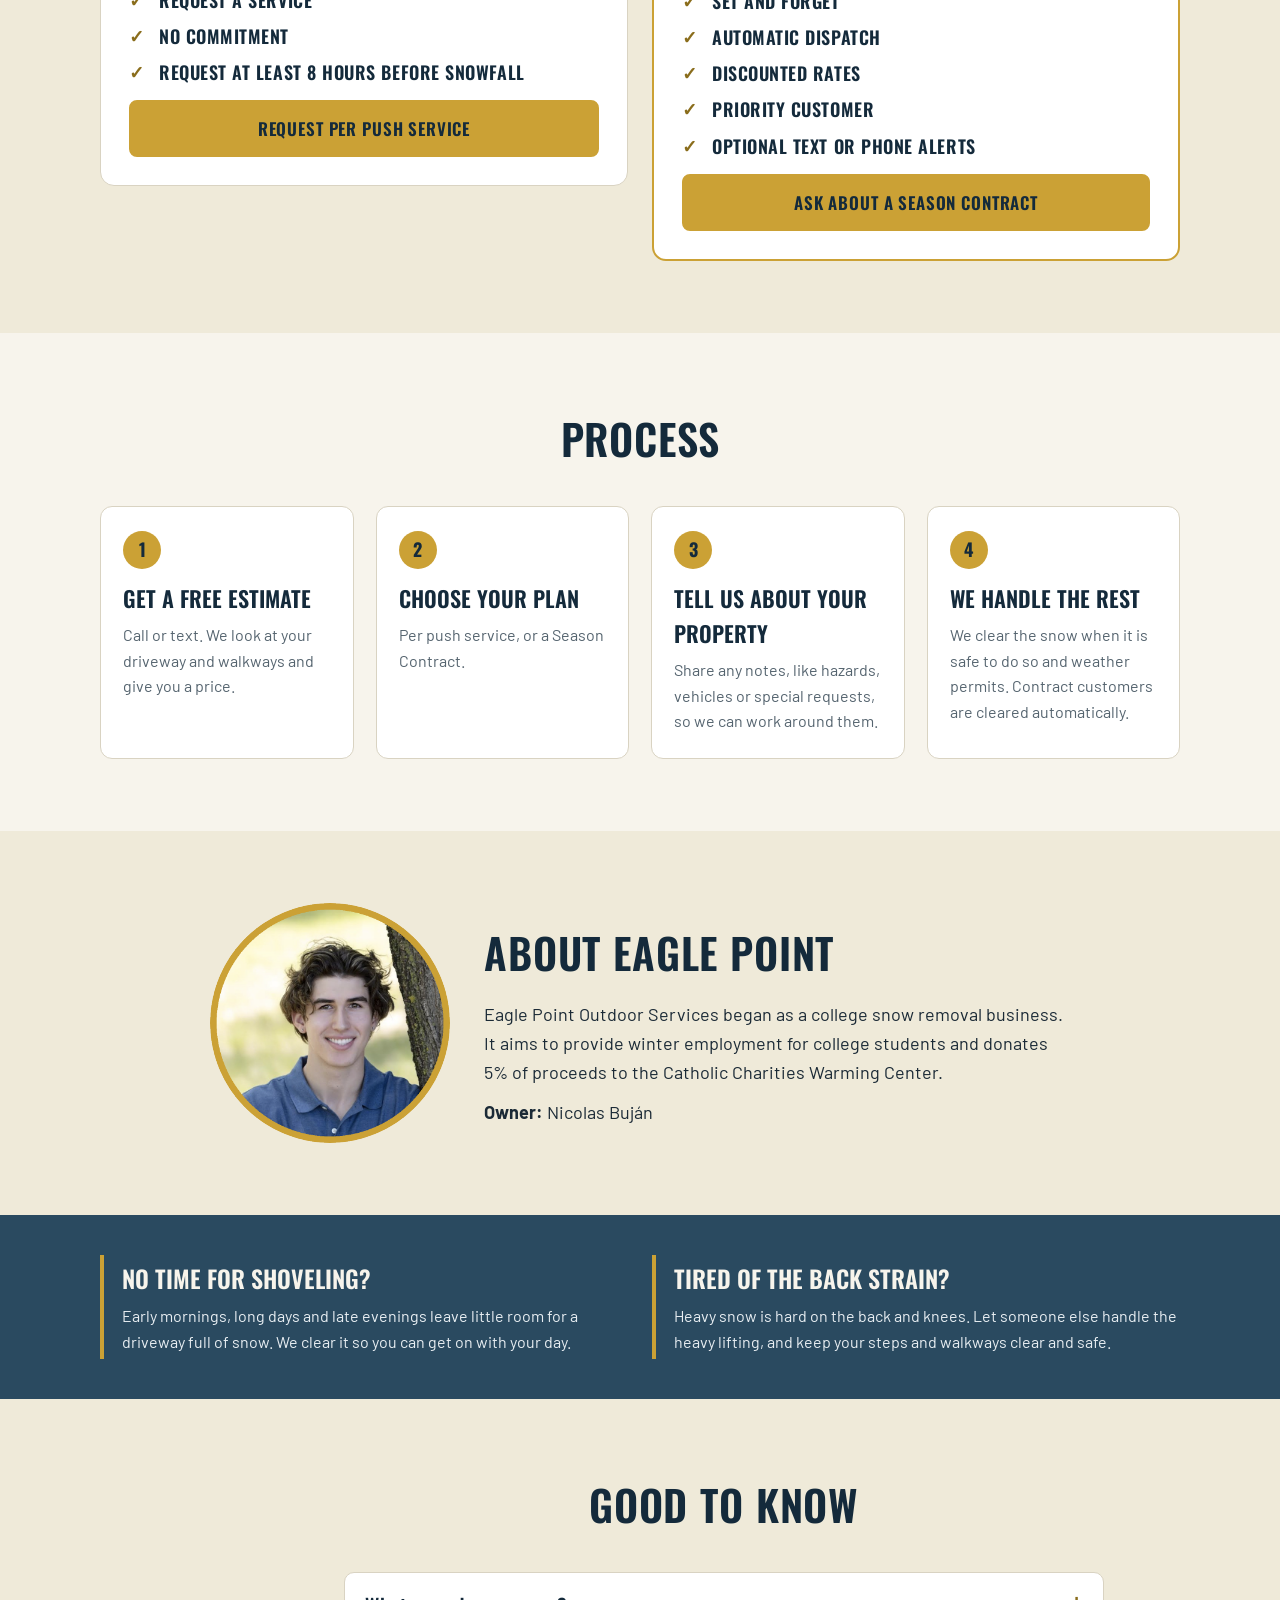
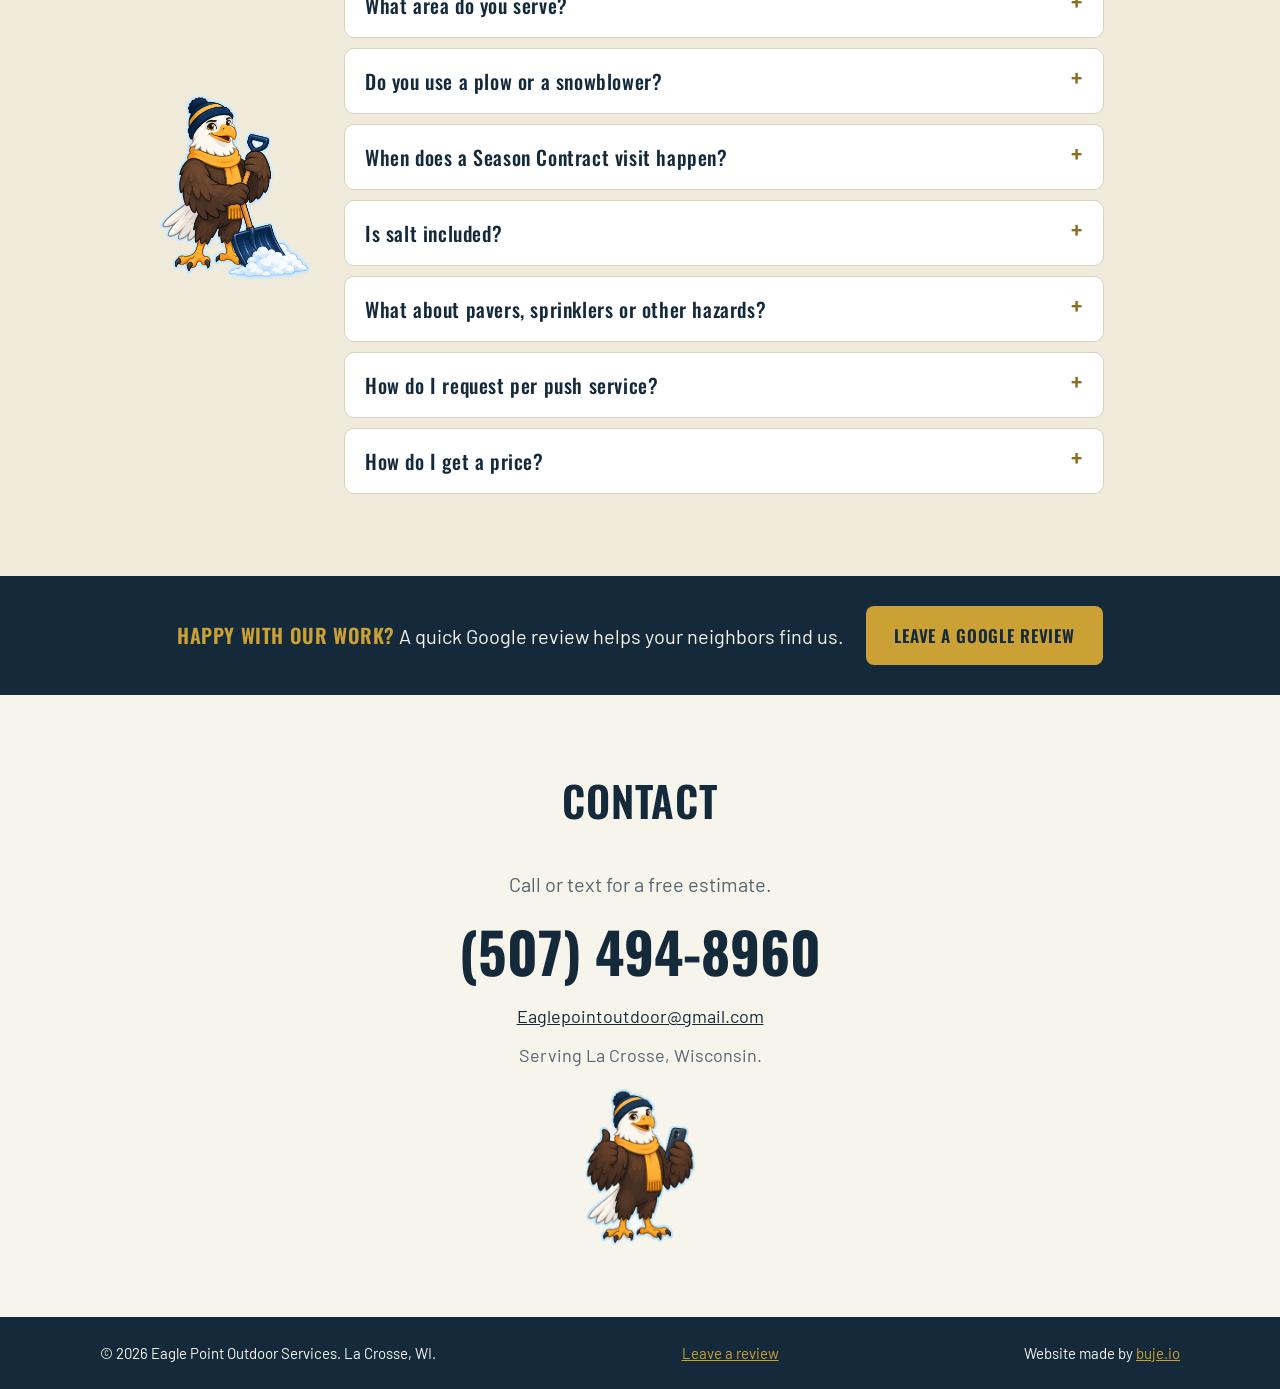
==== commit d1866baf: "Per push: 8 hour minimum, no guarantee notice, confirmation email promise, acknowledgement checkbox" ====
--- a/index.html
+++ b/index.html
@@ -105,7 +105,7 @@
           <ul class="ticks">
             <li><b>Request a service</b></li>
             <li><b>No commitment</b></li>
-            <li><b>Request 8 to 12 hours ahead</b></li>
+            <li><b>Request at least 8 hours before snowfall</b></li>
           </ul>
           <button class="btn" type="button" data-open-quote="visit">Request per push service</button>
         </article>
@@ -168,7 +168,7 @@
       <details><summary>When does a Season Contract visit happen?</summary><p>Service begins automatically once snow accumulation reaches at least 3 inches, when it is safe for the crews to service. The season runs from November 1 to March 31.</p></details>
       <details><summary>Is salt included?</summary><p>Salt is included unless you prefer otherwise. For per push service, salt is available on request.</p></details>
       <details><summary>What about pavers, sprinklers or other hazards?</summary><p>Tell us about anything hidden or delicate, such as pavers, sprinkler heads or pet fences, and we will work around it.</p></details>
-      <details><summary>How do I request per push service?</summary><p>Tap "Request per push service" on this page. Tell us your size and a day that works, and we will text you to confirm your price and time. Please ask 8 to 12 hours ahead.</p></details>
+      <details><summary>How do I request per push service?</summary><p>Tap "Request per push service" on this page. Tell us your size and a day that works, and we will text you to confirm your price and time. Please ask at least 8 hours before the snow starts. We cannot guarantee we will be able to plow every request. You will get a confirmation email within 1 to 2 hours confirming you are on the list.</p></details>
       <details><summary>How do I get a price?</summary><p>Every property is different, so we give a free estimate. Call or text <a href="tel:+15074948960">(507) 494-8960</a>.</p></details>
     </div></div>
   </section>
@@ -213,7 +213,9 @@
     <div class="visit-only" hidden>
       <div class="row"><label>Property size<select name="size"><option value="" disabled selected>Choose one</option><option>Small</option><option>Medium</option><option>Large</option><option>Not sure</option></select></label>
       <label>Salt<select name="salt"><option>No</option><option>Yes</option></select></label></div>
-      <label>Day and time that works<input name="when" placeholder="Tomorrow morning, or Tuesday after 3"></label>
+      <div class="row"><label>Day needed<input type="date" name="whendate"></label>
+      <label>Time of day<select name="whentime"><option>Morning</option><option>Afternoon</option><option>Evening</option><option>Anytime</option></select></label></div>
+      <label class="consent"><input type="checkbox" name="ack"><span>I understand requests need at least 8 hours before snowfall, and service is not guaranteed.</span></label>
     </div>
     <label>Where did you find us?<select name="source" required><option value="" disabled selected>Choose one</option><option>Nextdoor</option><option>Flyer</option><option>Door hanger</option><option>Social media</option><option>Friend</option></select></label>
     <label>Property notes<textarea name="note" rows="2" placeholder="Steep driveway, corner lot, pavers, anything we should know"></textarea></label>
@@ -234,8 +236,8 @@
     mode=m;var visit=m==='visit';
     svc.value=visit?'Per push service':'Winter snow removal';
     ttl.textContent=visit?'Request per push service.':'Never shovel your driveway again.';
-    sub.textContent=visit?'Tell us your size and a day that works. We will text you to confirm your price and time.':'Tell us about your place and we will be in touch.';
-    vis.hidden=!visit;f.querySelector('[name=size]').required=visit;
+    sub.textContent=visit?'Request at least 8 hours before the snow starts. We cannot guarantee we will be able to plow every request. You will get an email within 1 to 2 hours confirming you are on the list.':'Tell us about your place and we will be in touch.';
+    vis.hidden=!visit;f.querySelector('[name=size]').required=visit;var wd=f.querySelector('[name=whendate]');wd.required=visit;f.querySelector('[name=ack]').required=visit;wd.min=new Date(Date.now()-new Date().getTimezoneOffset()*60000).toISOString().slice(0,10);
     btn.textContent=visit?'Request my visit':'Get my free estimate';
   }
   document.querySelectorAll('[data-open-quote]').forEach(function(b){b.addEventListener('click',function(){setMode(b.getAttribute('data-open-quote')==='visit'?'visit':'estimate');msg.hidden=true;d.showModal()})});
@@ -247,14 +249,15 @@
   f.addEventListener('submit',function(e){
     e.preventDefault();var v=new FormData(f);
     var tag='';try{var q=new URLSearchParams(location.search).get('utm_source');if(q)sessionStorage.setItem('ep_tag',q);tag=sessionStorage.getItem('ep_tag')||''}catch(x){}
+    v.set('tag',tag);v.set('usernote',v.get('note')||'');
+    if(mode==='visit'){var dv=v.get('whendate');v.set('when',dv?new Date(dv+'T12:00:00').toLocaleDateString('en-US',{weekday:'short',month:'short',day:'numeric'})+', '+v.get('whentime'):'');}
+    if(mode==='visit'){v.set('note','Size: '+v.get('size')+' | Salt: '+v.get('salt')+' | Preferred time: '+(v.get('when')||'not given')+(v.get('note')?' | '+v.get('note'):''));}
     if(tag)v.set('note',(v.get('note')?v.get('note')+' | ':'')+'Tag: '+tag);
-    if(mode==='visit'){v.set('note','Size: '+v.get('size')+' | Salt: '+v.get('salt')+' | Preferred time: '+(v.get('when')||'not given')+(v.get('note')?' | '+v.get('note'):''));}
-    if(tag&&mode==='visit')v.set('note',v.get('note')+' | Tag: '+tag);
     if(!LEAD_FORM_URL){mailFallback(v);d.close();return}
     btn.disabled=true;btn.textContent='Sending...';
     var p=new URLSearchParams();v.forEach(function(val,k){p.append(k,val)});
     fetch(LEAD_FORM_URL,{method:'POST',mode:'no-cors',body:p}).then(function(){
-      f.reset();setMode(mode);msg.textContent=mode==='visit'?'Thank you. We got your request and will text you to confirm your price and time.':'Thank you. We got your request and will reply within one business day.';msg.hidden=false;
+      f.reset();setMode(mode);msg.textContent=mode==='visit'?'Thank you. Watch your email. Within 1 to 2 hours you will get a confirmation that you are on the list. We cannot guarantee we will be able to plow every request.':'Thank you. We got your request and will reply within one business day.';msg.hidden=false;
     }).catch(function(){mailFallback(v);d.close()}).then(function(){btn.disabled=false;btn.textContent=mode==='visit'?'Request my visit':'Get my free estimate'});
   });
 })();
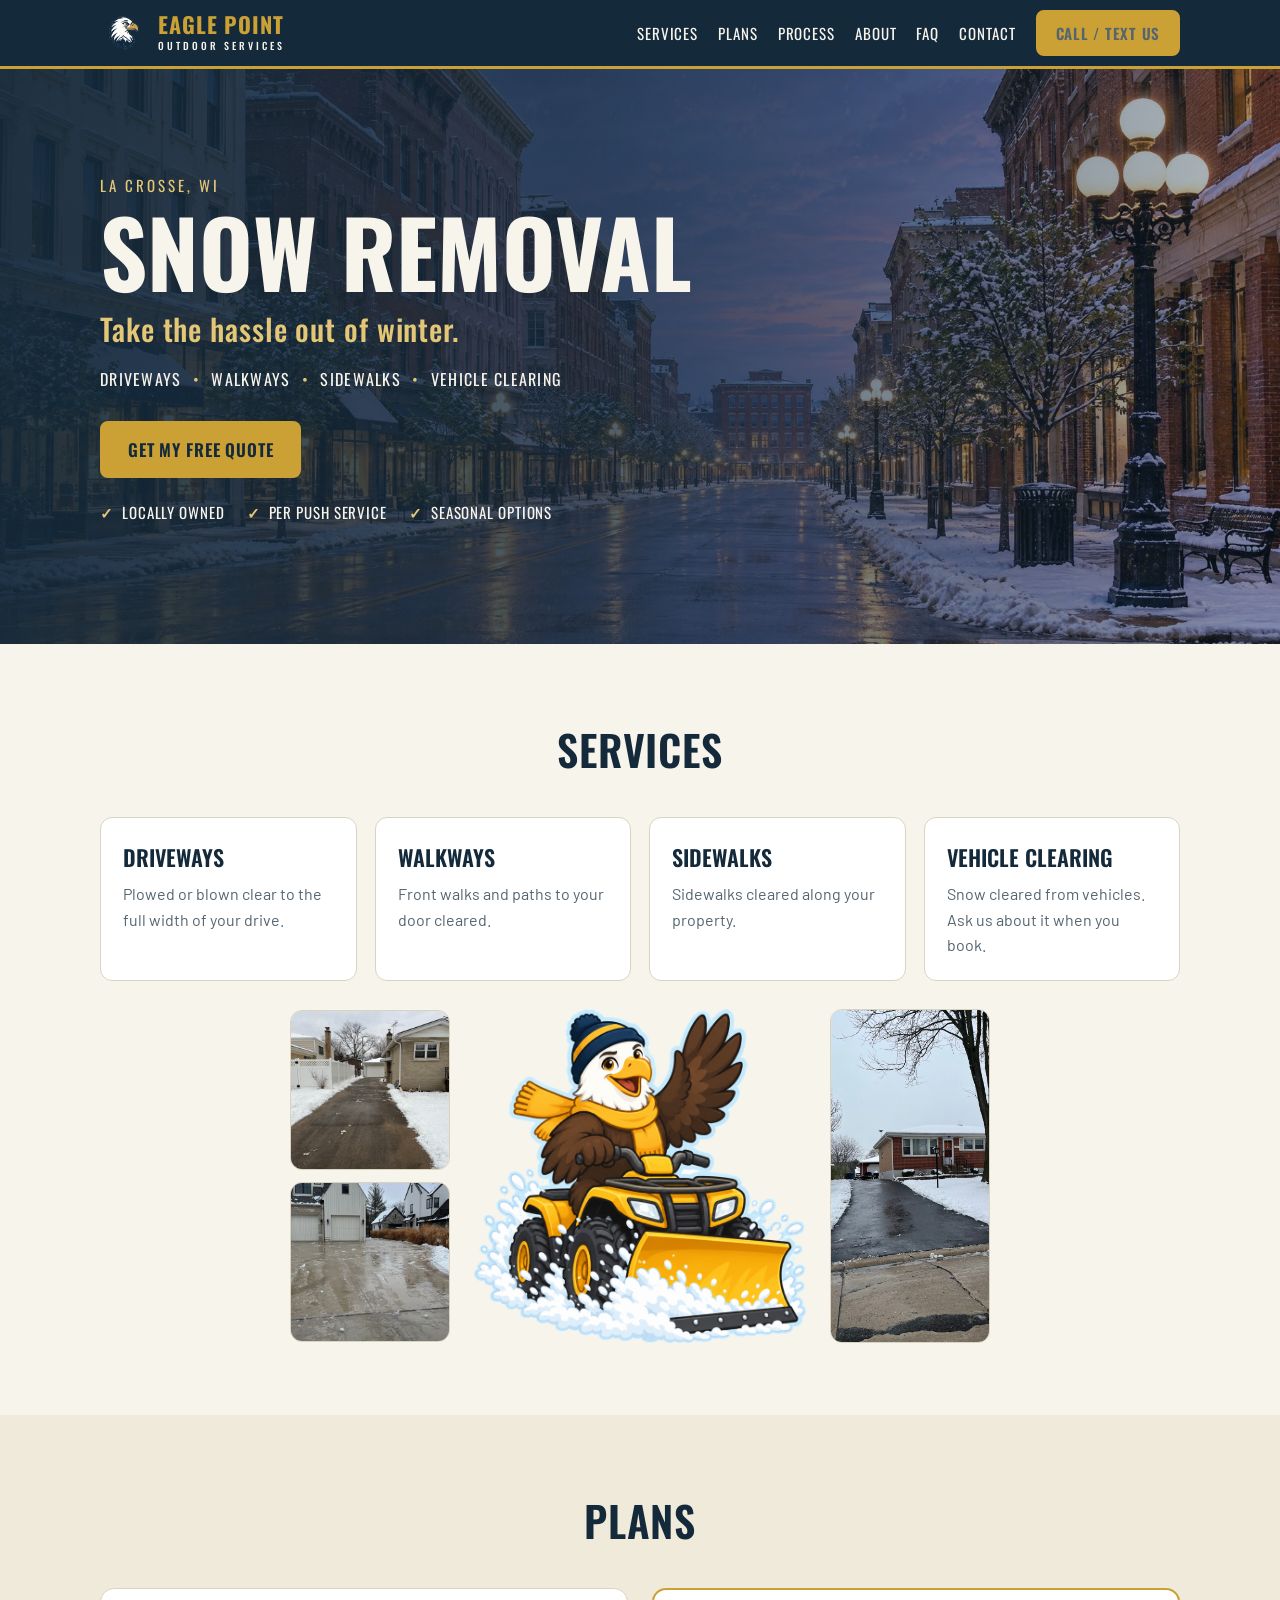
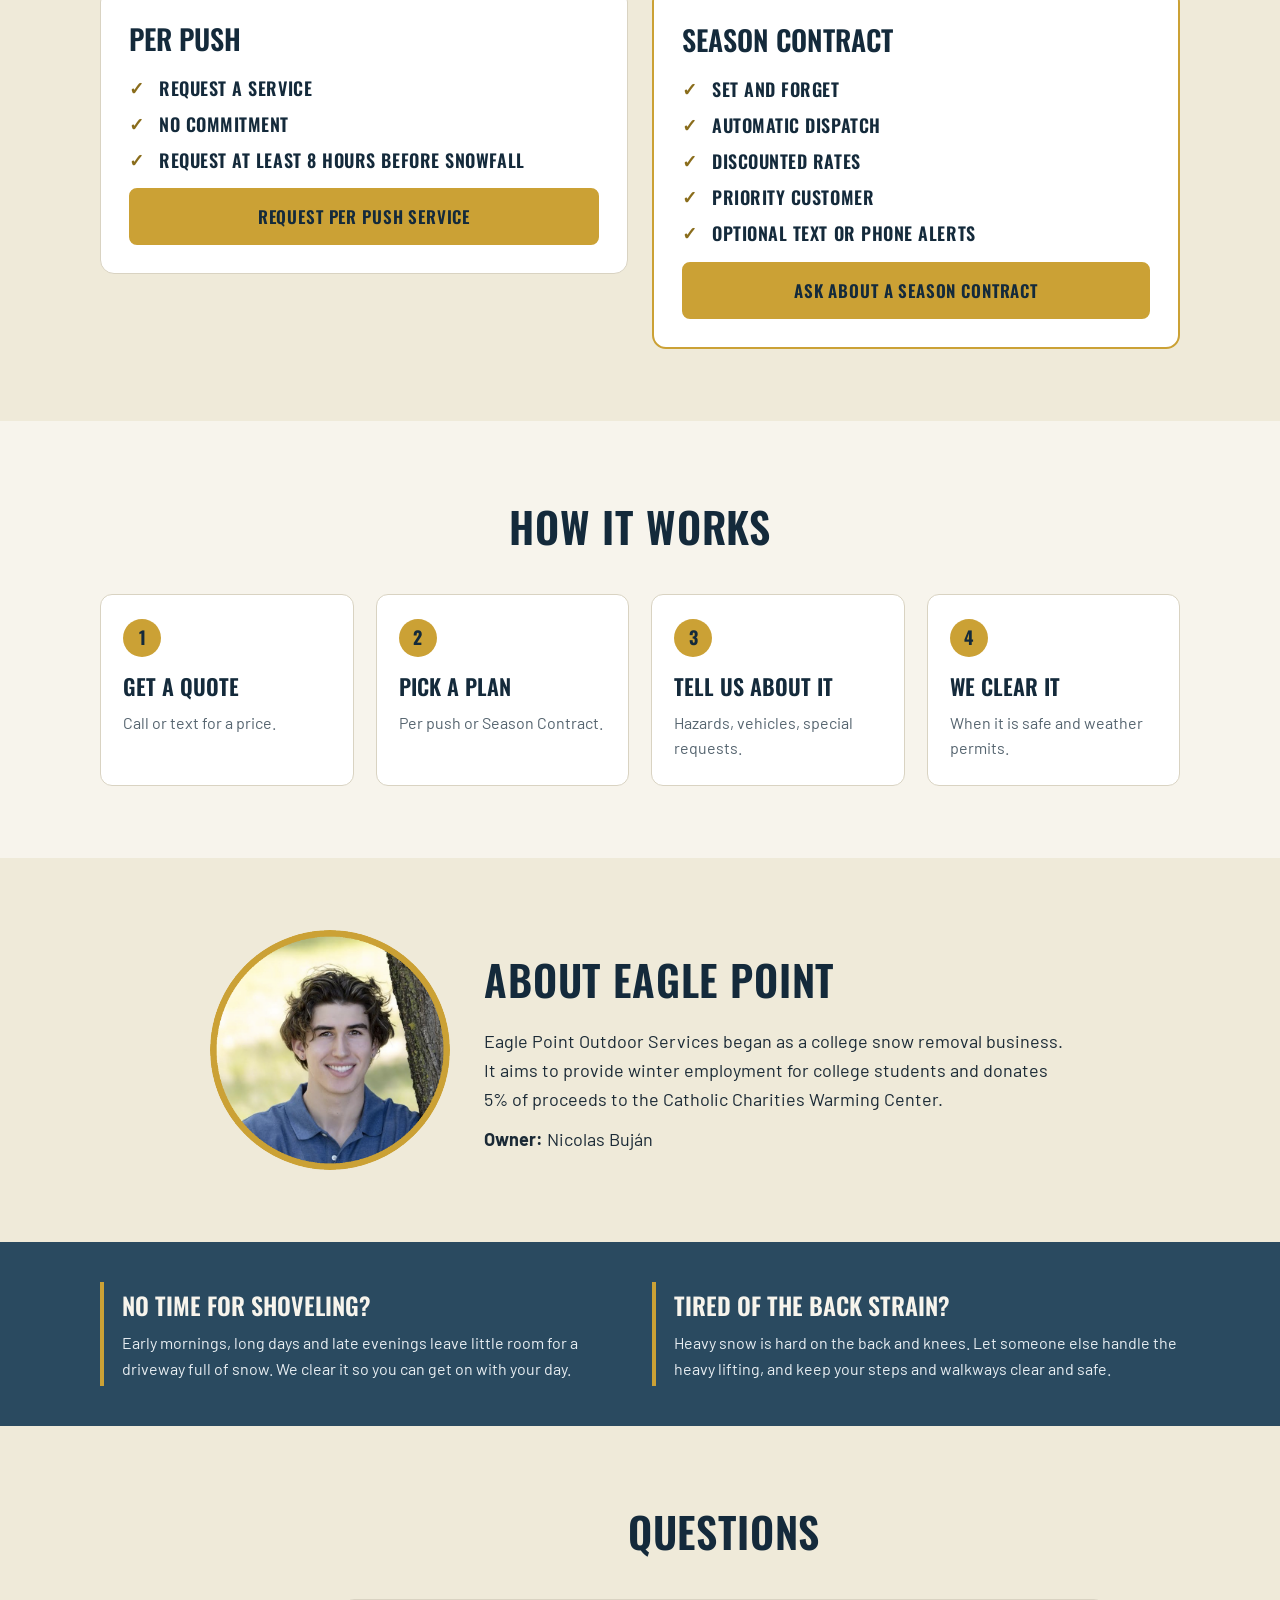
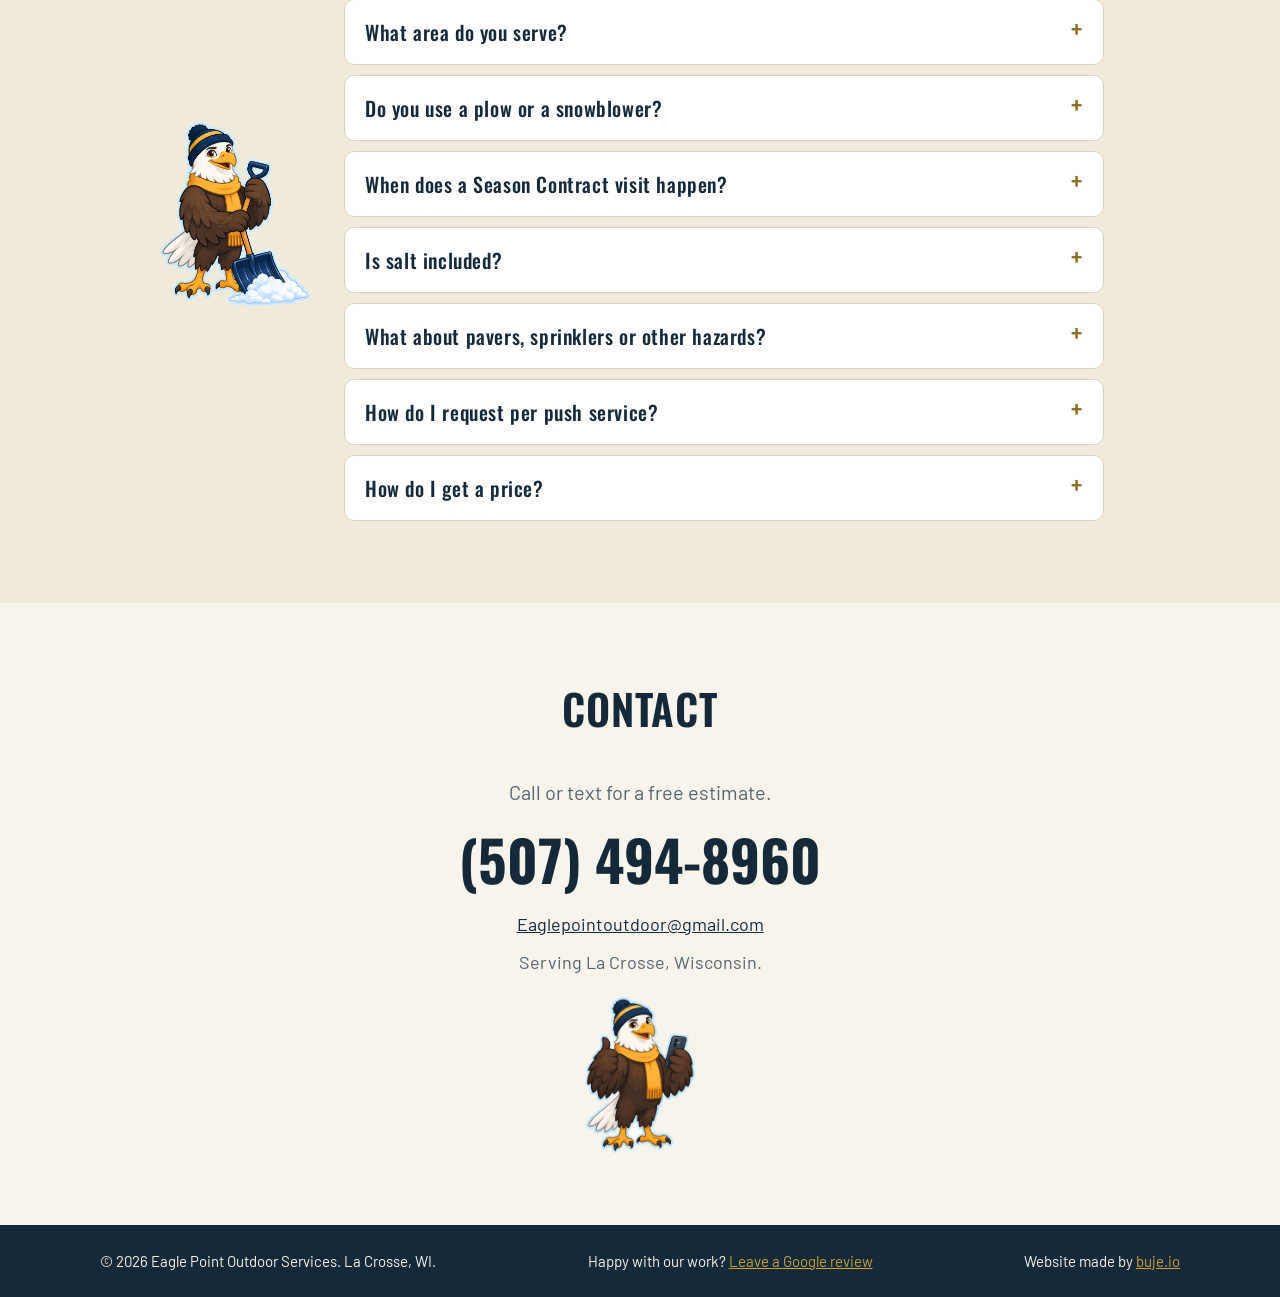
==== commit fb1294ca: "Merge site refresh" ====
--- a/index.html
+++ b/index.html
@@ -33,7 +33,7 @@
 <header class="top">
   <div class="wrap bar">
     <a class="brand" href="#top" aria-label="Eagle Point Outdoor Services, home">
-      <img src="assets/logo-icon.svg" alt="" width="44" height="44">
+      <img src="assets/eagle-logo.png" alt="" width="46" height="46">
       <span><b>EAGLE POINT</b><small>OUTDOOR SERVICES</small></span>
     </a>
     <nav aria-label="Main">
@@ -44,13 +44,12 @@
       <a href="#faq">FAQ</a>
       <a href="#contact">Contact</a>
     </nav>
-    <button class="btn small" type="button" data-open-quote>Free estimate</button>
+    <a class="btn small" href="tel:+15074948960">Call / Text Us</a>
   </div>
 </header>
 
 <main id="main">
   <section class="hero" id="top">
-    <div class="snow" aria-hidden="true"></div>
     <div class="wrap hero-grid">
       <div>
         <p class="eyebrow">La Crosse, WI</p>
@@ -58,17 +57,13 @@
         <p class="tagline">Take the hassle out of winter.</p>
         <p class="lead">Driveways <span class="dot">&bull;</span> Walkways <span class="dot">&bull;</span> Sidewalks <span class="dot">&bull;</span> Vehicle Clearing</p>
         <div class="actions">
-          <a class="btn" href="sms:+15074948960">Call / Text for a free estimate</a>
-          <button class="btn ghost" type="button" data-open-quote>Get my free estimate</button>
+          <button class="btn" type="button" data-open-quote>Get my free quote</button>
         </div>
         <ul class="checks">
           <li>Locally owned</li>
           <li>Per push service</li>
           <li>Seasonal options</li>
         </ul>
-      </div>
-      <div class="hero-art">
-        <img class="mascot" src="assets/eagle-wave.png" alt="Eagle Point mascot, an eagle in a beanie and scarf waving hello" width="540" height="660">
       </div>
     </div>
   </section>
@@ -126,12 +121,12 @@
 
   <section class="section" id="how">
     <div class="wrap">
-      <h2 class="title">Process</h2>
+      <h2 class="title">How it works</h2>
       <ol class="steps">
-        <li><h3>Get a free estimate</h3><p>Call or text. We look at your driveway and walkways and give you a price.</p></li>
-        <li><h3>Choose your plan</h3><p>Per push service, or a Season Contract.</p></li>
-        <li><h3>Tell us about your property</h3><p>Share any notes, like hazards, vehicles or special requests, so we can work around them.</p></li>
-        <li><h3>We handle the rest</h3><p>We clear the snow when it is safe to do so and weather permits. Contract customers are cleared automatically.</p></li>
+        <li><h3>Get a quote</h3><p>Call or text for a price.</p></li>
+        <li><h3>Pick a plan</h3><p>Per push or Season Contract.</p></li>
+        <li><h3>Tell us about it</h3><p>Hazards, vehicles, special requests.</p></li>
+        <li><h3>We clear it</h3><p>When it is safe and weather permits.</p></li>
       </ol>
     </div>
   </section>
@@ -162,7 +157,7 @@
 
   <section class="section tint" id="faq">
     <div class="wrap faq-wrap"><img class="pose faq-eagle" src="assets/eagle-shovel.png" alt="The Eagle Point eagle holding a snow shovel" width="240" height="300" loading="lazy"><div class="faq">
-      <h2 class="title">Good to know</h2>
+      <h2 class="title">Questions</h2>
       <details><summary>What area do you serve?</summary><p>La Crosse, Wisconsin. Call or text and we will confirm your address.</p></details>
       <details><summary>Do you use a plow or a snowblower?</summary><p>We use a plow or a snowblower depending on your property. We will tell you which when we give your estimate.</p></details>
       <details><summary>When does a Season Contract visit happen?</summary><p>Service begins automatically once snow accumulation reaches at least 3 inches, when it is safe for the crews to service. The season runs from November 1 to March 31.</p></details>
@@ -173,14 +168,7 @@
     </div></div>
   </section>
 
-  <section class="review" id="review">
-    <div class="wrap review-wrap">
-      <p class="review-text"><b>Happy with our work?</b> A quick Google review helps your neighbors find us.</p>
-      <a class="btn" href="https://g.page/r/CXnaz5kKDiCYECE/review" target="_blank" rel="noopener">Leave a Google review</a>
-    </div>
-  </section>
-
-  <section class="section" id="contact">
+    <section class="section" id="contact">
     <div class="wrap contact">
       <h2 class="title">Contact</h2>
       <p class="lead2">Call or text for a free estimate.</p>
@@ -195,7 +183,7 @@
 <footer>
   <div class="wrap foot">
     <span>&copy; 2026 Eagle Point Outdoor Services. La Crosse, WI.</span>
-    <a href="https://g.page/r/CXnaz5kKDiCYECE/review" target="_blank" rel="noopener">Leave a review</a>
+    <span>Happy with our work? <a href="https://g.page/r/CXnaz5kKDiCYECE/review" target="_blank" rel="noopener">Leave a Google review</a></span>
     <span>Website made by <a href="https://buje.io">buje.io</a></span>
   </div>
 </footer>
--- a/styles.css
+++ b/styles.css
@@ -313,3 +313,26 @@
   .card h2{font-size:21px}
   .card p{font-size:15px}
 }
+
+
+/* refresh 2026-10-29: snowy downtown hero, one CTA, quieter header button */
+.hero{background:linear-gradient(90deg,rgba(20,42,59,.92) 0%,rgba(20,42,59,.74) 48%,rgba(20,42,59,.32) 100%),url(assets/la-crosse-downtown.jpg) center 58%/cover no-repeat;color:var(--ivory);padding-block:104px 120px}
+.hero .eyebrow,.hero .tagline{color:#E3C777}
+.hero h1{color:var(--ivory)}
+.hero .lead{color:var(--ivory)}
+.hero .dot{color:#E3C777}
+.hero .checks{color:var(--ivory)}
+.hero .checks li::before{color:#E3C777}
+.hero-grid{grid-template-columns:1fr}
+@media (max-width:860px){
+  .hero{padding-block:72px 64px;background:linear-gradient(180deg,rgba(20,42,59,.9) 0%,rgba(20,42,59,.74) 60%,rgba(20,42,59,.5) 100%),url(assets/la-crosse-downtown.jpg) 55% center/cover no-repeat}
+  .hero .checks{display:none}
+}
+.foot{align-items:center}
+@media (max-width:520px){
+  .bar{flex-wrap:nowrap;gap:10px}
+  .brand img{width:38px;height:38px}
+  .brand b{font-size:18px}
+  .brand small{font-size:8px;letter-spacing:.24em}
+  .btn.small{padding:9px 12px;font-size:13px;white-space:nowrap}
+}
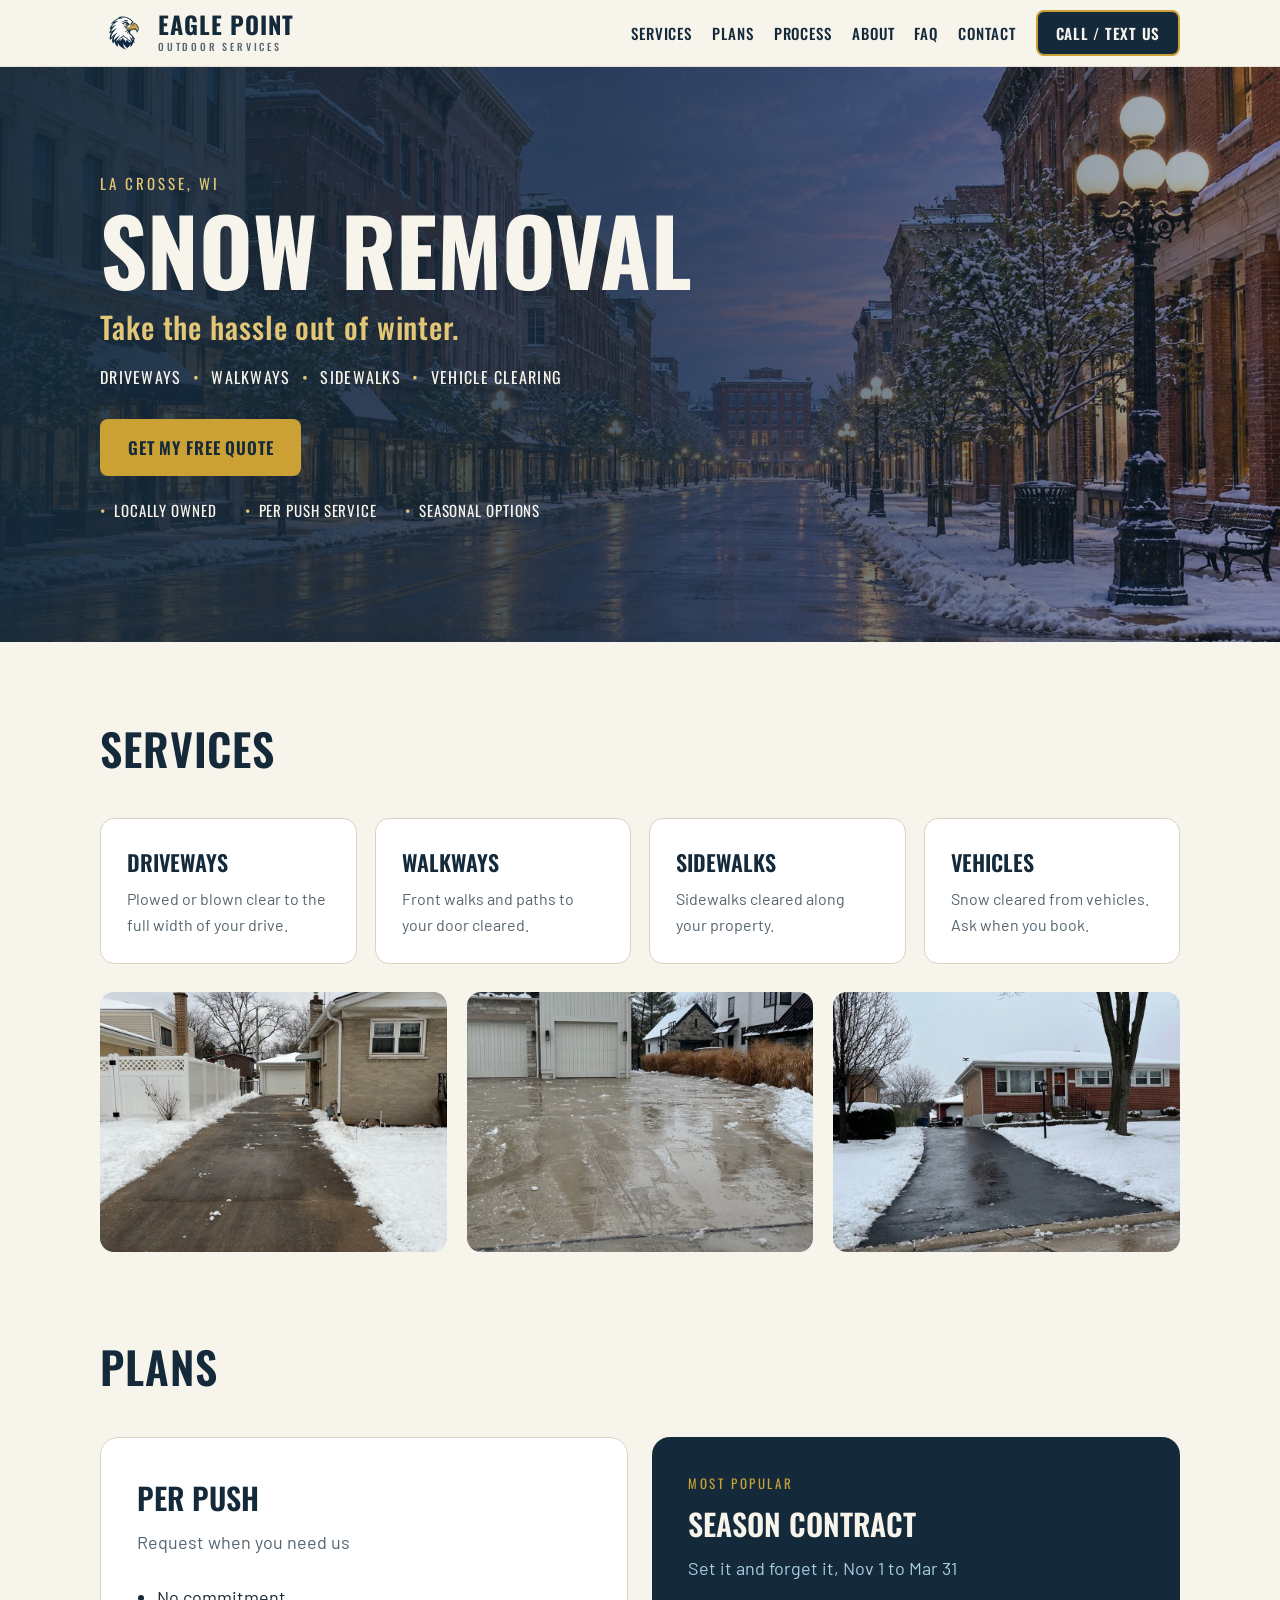
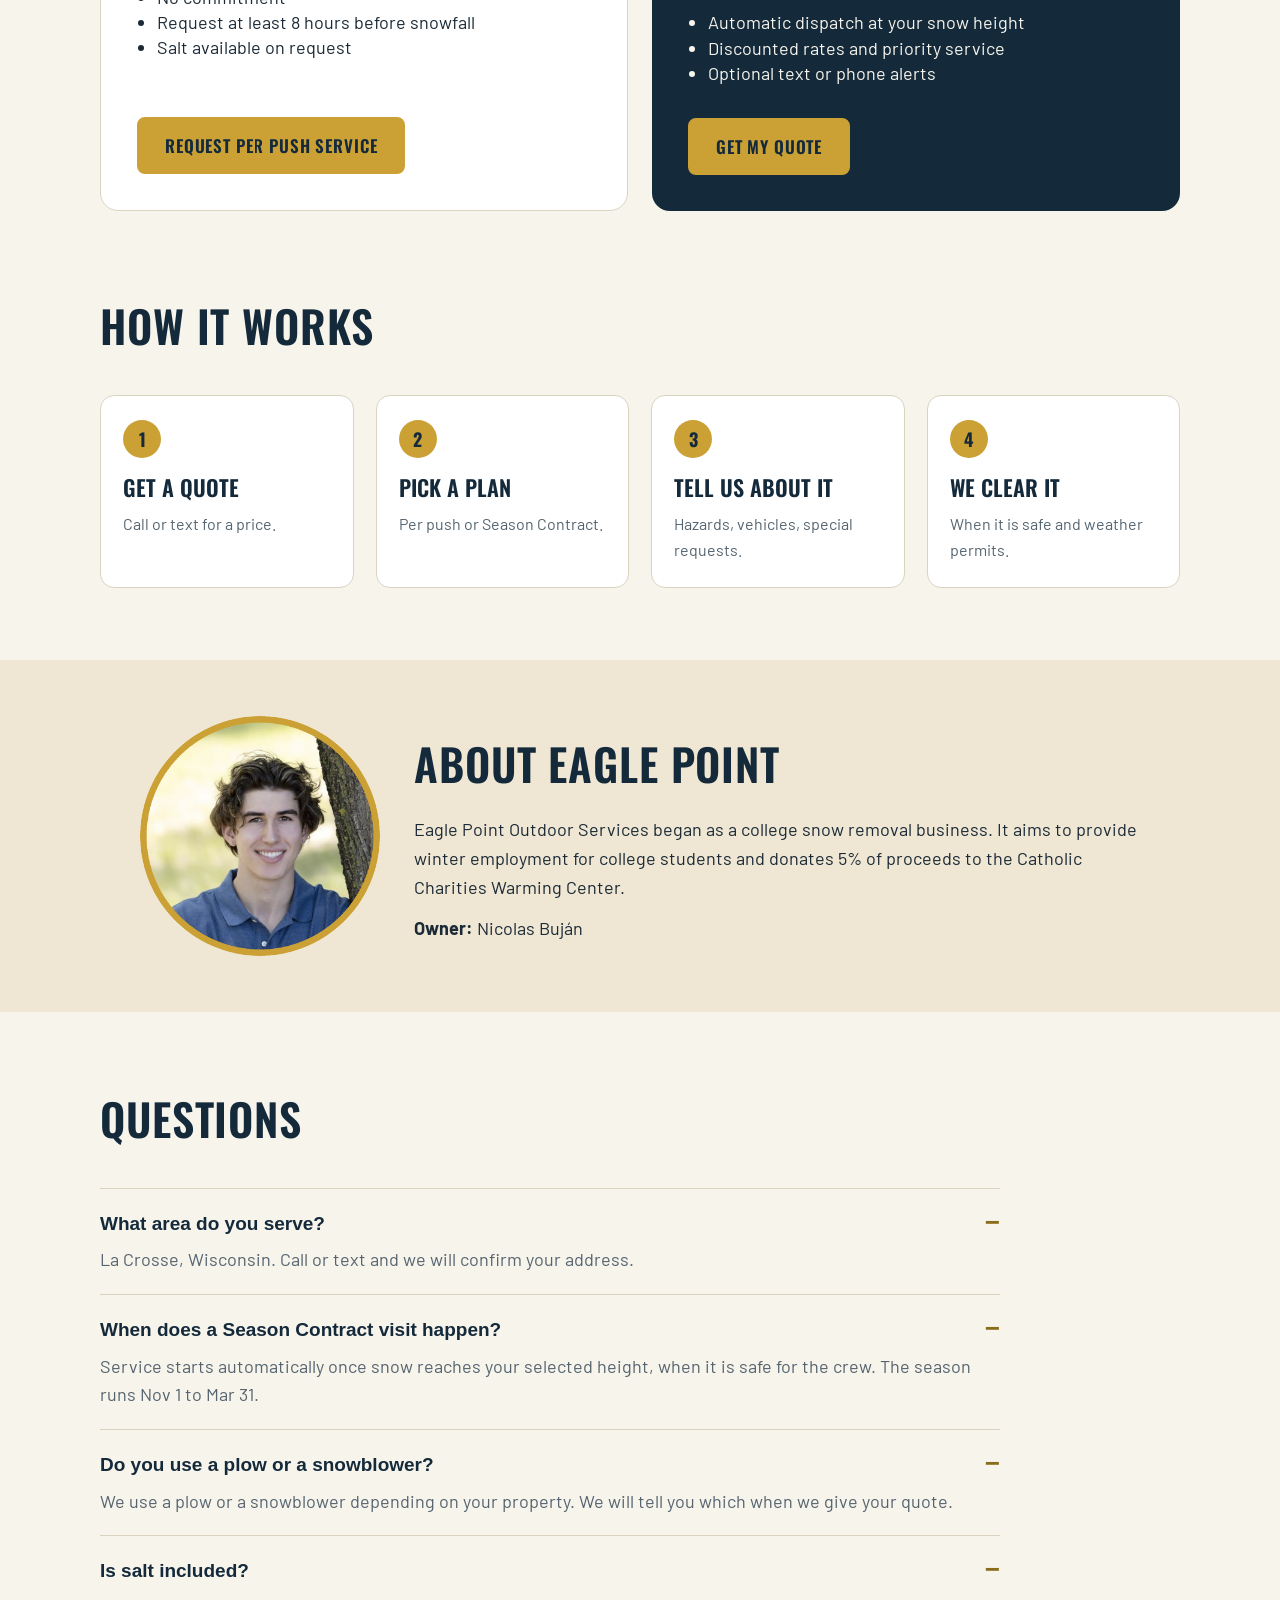
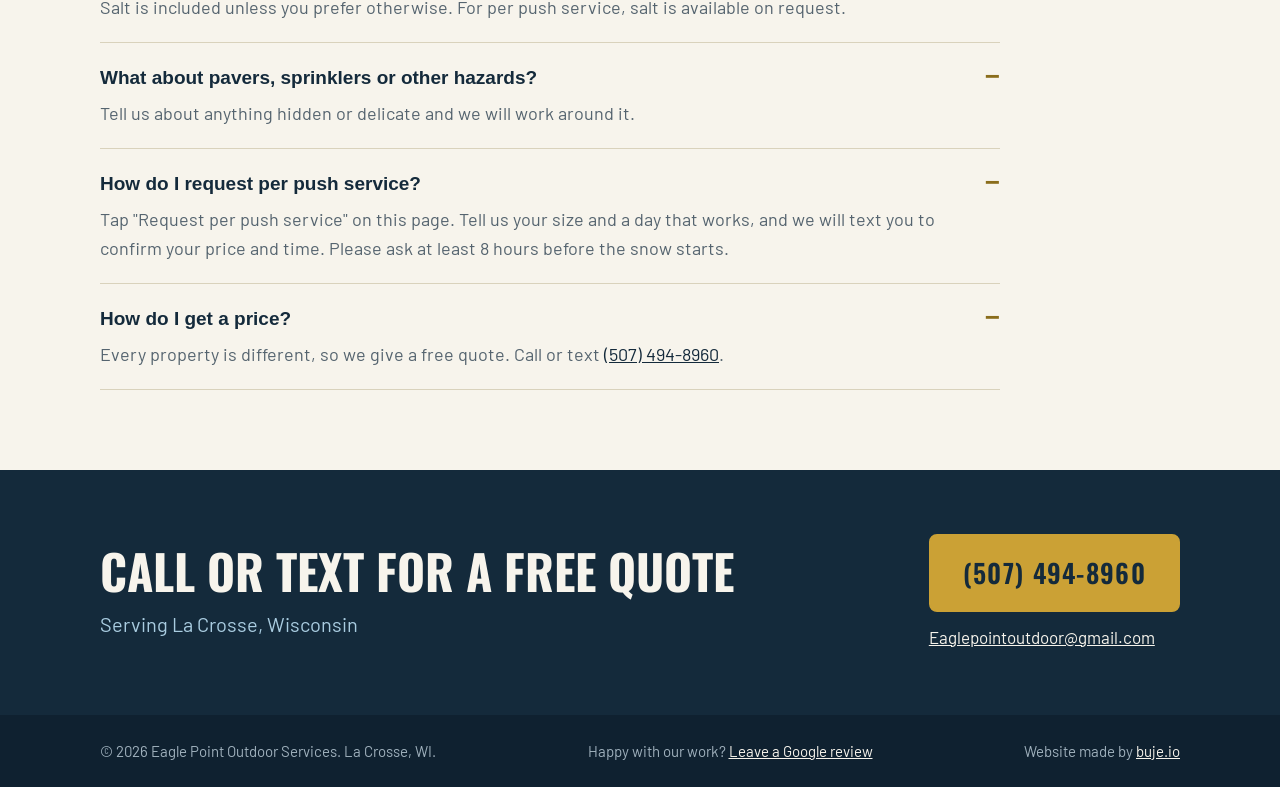
==== commit 0b13de51: "Merge match-mockup-style" ====
--- a/index.html
+++ b/index.html
@@ -4,7 +4,7 @@
 <meta charset="utf-8">
 <meta name="viewport" content="width=device-width, initial-scale=1">
 <title>Eagle Point Outdoor Services | Snow Removal in La Crosse, WI</title>
-<meta name="description" content="Snow removal for driveways, walkways, sidewalks and vehicles in La Crosse, Wisconsin. Choose per push service or a Season Contract. Call or text for a free estimate.">
+<meta name="description" content="Snow removal for driveways, walkways, sidewalks and vehicles in La Crosse, Wisconsin. Choose per push service or a Season Contract. Call or text for a free quote.">
 <meta property="og:title" content="Eagle Point Outdoor Services | Snow Removal in La Crosse, WI">
 <meta property="og:description" content="Take the hassle out of winter. Driveways, walkways, sidewalks and vehicle clearing in La Crosse, WI.">
 <meta property="og:type" content="website">
@@ -68,7 +68,6 @@
     </div>
   </section>
 
-
   <section id="services" class="section">
     <div class="wrap">
       <h2 class="title">Services</h2>
@@ -76,44 +75,40 @@
         <div class="tile"><h3>Driveways</h3><p>Plowed or blown clear to the full width of your drive.</p></div>
         <div class="tile"><h3>Walkways</h3><p>Front walks and paths to your door cleared.</p></div>
         <div class="tile"><h3>Sidewalks</h3><p>Sidewalks cleared along your property.</p></div>
-        <div class="tile"><h3>Vehicle Clearing</h3><p>Snow cleared from vehicles. Ask us about it when you book.</p></div>
-      </div>
-      <div class="showcase">
-        <div class="side l">
-          <img src="assets/driveway-1.jpg" alt="A long concrete driveway plowed clear with snow banked neatly on both sides" width="900" height="1200" loading="lazy">
-          <img src="assets/driveway-2.jpg" alt="A wide concrete driveway cleared of snow in front of a garage" width="900" height="1131" loading="lazy">
-        </div>
-        <img class="pose wide" src="assets/eagle-plow.png" alt="The Eagle Point eagle plowing snow on a yellow ATV" width="360" height="360" loading="lazy">
-        <div class="side r one">
-          <img src="assets/driveway-3.jpg" alt="An asphalt driveway cleared down to the pavement in front of a brick house" width="900" height="1200" loading="lazy">
-        </div>
-      </div>
-    </div>
-  </section>
-
-  <section id="pricing" class="section tint">
+        <div class="tile"><h3>Vehicles</h3><p>Snow cleared from vehicles. Ask when you book.</p></div>
+      </div>
+      <div class="photos">
+        <img src="assets/driveway-1.jpg" alt="A long concrete driveway plowed clear with snow banked neatly on both sides" width="900" height="1200" loading="lazy">
+        <img src="assets/driveway-2.jpg" alt="A wide concrete driveway cleared of snow in front of a garage" width="900" height="1131" loading="lazy">
+        <img src="assets/driveway-3.jpg" alt="An asphalt driveway cleared down to the pavement in front of a brick house" width="900" height="1200" loading="lazy">
+      </div>
+    </div>
+  </section>
+
+  <section id="pricing" class="section">
     <div class="wrap">
       <h2 class="title">Plans</h2>
       <div class="two plans">
         <article class="plan">
           <h3>Per push</h3>
+          <p class="sub">Request when you need us</p>
           <ul class="ticks">
-            <li><b>Request a service</b></li>
-            <li><b>No commitment</b></li>
-            <li><b>Request at least 8 hours before snowfall</b></li>
+            <li>No commitment</li>
+            <li>Request at least 8 hours before snowfall</li>
+            <li>Salt available on request</li>
           </ul>
           <button class="btn" type="button" data-open-quote="visit">Request per push service</button>
         </article>
         <article class="plan featured">
+          <p class="pop">Most popular</p>
           <h3>Season Contract</h3>
+          <p class="sub">Set it and forget it, Nov 1 to Mar 31</p>
           <ul class="ticks">
-            <li><b>Set and forget</b></li>
-            <li><b>Automatic dispatch</b></li>
-            <li><b>Discounted rates</b></li>
-            <li><b>Priority customer</b></li>
-            <li><b>Optional text or phone alerts</b></li>
+            <li>Automatic dispatch at your snow height</li>
+            <li>Discounted rates and priority service</li>
+            <li>Optional text or phone alerts</li>
           </ul>
-          <button class="btn" type="button" data-open-quote>Ask about a Season Contract</button>
+          <button class="btn" type="button" data-open-quote>Get my quote</button>
         </article>
       </div>
     </div>
@@ -142,40 +137,33 @@
     </div>
   </section>
 
-  <section class="band" id="hassle">
-    <div class="wrap two">
-      <article class="card">
-        <h2>No time for shoveling?</h2>
-        <p>Early mornings, long days and late evenings leave little room for a driveway full of snow. We clear it so you can get on with your day.</p>
-      </article>
-      <article class="card">
-        <h2>Tired of the back strain?</h2>
-        <p>Heavy snow is hard on the back and knees. Let someone else handle the heavy lifting, and keep your steps and walkways clear and safe.</p>
-      </article>
-    </div>
-  </section>
-
-  <section class="section tint" id="faq">
-    <div class="wrap faq-wrap"><img class="pose faq-eagle" src="assets/eagle-shovel.png" alt="The Eagle Point eagle holding a snow shovel" width="240" height="300" loading="lazy"><div class="faq">
+  
+
+  <section class="section" id="faq">
+    <div class="wrap">
       <h2 class="title">Questions</h2>
-      <details><summary>What area do you serve?</summary><p>La Crosse, Wisconsin. Call or text and we will confirm your address.</p></details>
-      <details><summary>Do you use a plow or a snowblower?</summary><p>We use a plow or a snowblower depending on your property. We will tell you which when we give your estimate.</p></details>
-      <details><summary>When does a Season Contract visit happen?</summary><p>Service begins automatically once snow accumulation reaches at least 3 inches, when it is safe for the crews to service. The season runs from November 1 to March 31.</p></details>
-      <details><summary>Is salt included?</summary><p>Salt is included unless you prefer otherwise. For per push service, salt is available on request.</p></details>
-      <details><summary>What about pavers, sprinklers or other hazards?</summary><p>Tell us about anything hidden or delicate, such as pavers, sprinkler heads or pet fences, and we will work around it.</p></details>
-      <details><summary>How do I request per push service?</summary><p>Tap "Request per push service" on this page. Tell us your size and a day that works, and we will text you to confirm your price and time. Please ask at least 8 hours before the snow starts. We cannot guarantee we will be able to plow every request. You will get a confirmation email within 1 to 2 hours confirming you are on the list.</p></details>
-      <details><summary>How do I get a price?</summary><p>Every property is different, so we give a free estimate. Call or text <a href="tel:+15074948960">(507) 494-8960</a>.</p></details>
-    </div></div>
-  </section>
-
-    <section class="section" id="contact">
-    <div class="wrap contact">
-      <h2 class="title">Contact</h2>
-      <p class="lead2">Call or text for a free estimate.</p>
-      <p class="big"><a href="tel:+15074948960">(507) 494-8960</a></p>
-      <p><a href="mailto:Eaglepointoutdoor@gmail.com">Eaglepointoutdoor@gmail.com</a></p>
-      <p class="muted">Serving La Crosse, Wisconsin.</p>
-      <img class="pose" src="assets/eagle-phone.png" alt="The Eagle Point eagle holding a phone and giving a thumbs up" width="200" height="280" loading="lazy">
+      <div class="faq">
+        <details open><summary>What area do you serve?</summary><p>La Crosse, Wisconsin. Call or text and we will confirm your address.</p></details>
+        <details open><summary>When does a Season Contract visit happen?</summary><p>Service starts automatically once snow reaches your selected height, when it is safe for the crew. The season runs Nov 1 to Mar 31.</p></details>
+        <details open><summary>Do you use a plow or a snowblower?</summary><p>We use a plow or a snowblower depending on your property. We will tell you which when we give your quote.</p></details>
+        <details open><summary>Is salt included?</summary><p>Salt is included unless you prefer otherwise. For per push service, salt is available on request.</p></details>
+        <details open><summary>What about pavers, sprinklers or other hazards?</summary><p>Tell us about anything hidden or delicate and we will work around it.</p></details>
+        <details open><summary>How do I request per push service?</summary><p>Tap "Request per push service" on this page. Tell us your size and a day that works, and we will text you to confirm your price and time. Please ask at least 8 hours before the snow starts.</p></details>
+        <details open><summary>How do I get a price?</summary><p>Every property is different, so we give a free quote. Call or text <a href="tel:+15074948960">(507) 494-8960</a>.</p></details>
+      </div>
+    </div>
+  </section>
+
+    <section class="contactband" id="contact">
+    <div class="wrap cb">
+      <div>
+        <h2>Call or text for a free quote</h2>
+        <p>Serving La Crosse, Wisconsin</p>
+      </div>
+      <div class="cbr">
+        <a class="btn phone" href="tel:+15074948960">(507) 494-8960</a>
+        <a href="mailto:Eaglepointoutdoor@gmail.com">Eaglepointoutdoor@gmail.com</a>
+      </div>
     </div>
   </section>
 </main>
@@ -191,7 +179,7 @@
 <dialog id="quote" aria-labelledby="quote-title">
   <form method="dialog" class="qclose"><button aria-label="Close" class="x">&times;</button></form>
   <form id="quote-form" class="qform">
-    <div class="qhead"><div><h2 id="quote-title">Never shovel your driveway again.</h2><p id="quote-sub">Tell us about your place and we will be in touch.</p></div><img src="assets/eagle-head.png" alt="" width="84" height="110"></div>
+    <div class="qhead"><div><h2 id="quote-title">Never shovel your driveway again.</h2><p id="quote-sub">Tell us about your place and we will be in touch.</p></div><img src="assets/eagle-logo.png" alt="" width="84" height="110"></div>
     <input type="hidden" name="service" value="Winter snow removal">
     <p class="pill">Snow season: Nov 1 to Mar 31</p>
     <div class="row"><label>Full name<input name="name" autocomplete="name" required placeholder="Your name"></label>
@@ -209,7 +197,7 @@
     <label>Property notes<textarea name="note" rows="2" placeholder="Steep driveway, corner lot, pavers, anything we should know"></textarea></label>
     <label class="consent"><input type="checkbox" name="consent"><span>I agree to receive updates and offers from Eagle Point. I can unsubscribe at any time.</span></label>
     <input class="hp" type="text" name="website" tabindex="-1" autocomplete="off" aria-hidden="true">
-    <button class="btn go" type="submit">Get my free estimate</button>
+    <button class="btn go" type="submit">Get my free quote</button>
     <p id="quote-msg" class="qmsg" role="status" hidden></p>
     <p class="priv">Private. We reply within one business day.</p>
   </form>
@@ -226,7 +214,7 @@
     ttl.textContent=visit?'Request per push service.':'Never shovel your driveway again.';
     sub.textContent=visit?'Request at least 8 hours before the snow starts. We cannot guarantee we will be able to plow every request. You will get an email within 1 to 2 hours confirming you are on the list.':'Tell us about your place and we will be in touch.';
     vis.hidden=!visit;f.querySelector('[name=size]').required=visit;var wd=f.querySelector('[name=whendate]');wd.required=visit;f.querySelector('[name=ack]').required=visit;wd.min=new Date(Date.now()-new Date().getTimezoneOffset()*60000).toISOString().slice(0,10);
-    btn.textContent=visit?'Request my visit':'Get my free estimate';
+    btn.textContent=visit?'Request my visit':'Get my free quote';
   }
   document.querySelectorAll('[data-open-quote]').forEach(function(b){b.addEventListener('click',function(){setMode(b.getAttribute('data-open-quote')==='visit'?'visit':'estimate');msg.hidden=true;d.showModal()})});
   d.addEventListener('click',function(e){if(e.target===d)d.close()});
@@ -246,7 +234,7 @@
     var p=new URLSearchParams();v.forEach(function(val,k){p.append(k,val)});
     fetch(LEAD_FORM_URL,{method:'POST',mode:'no-cors',body:p}).then(function(){
       f.reset();setMode(mode);msg.textContent=mode==='visit'?'Thank you. Watch your email. Within 1 to 2 hours you will get a confirmation that you are on the list. We cannot guarantee we will be able to plow every request.':'Thank you. We got your request and will reply within one business day.';msg.hidden=false;
-    }).catch(function(){mailFallback(v);d.close()}).then(function(){btn.disabled=false;btn.textContent=mode==='visit'?'Request my visit':'Get my free estimate'});
+    }).catch(function(){mailFallback(v);d.close()}).then(function(){btn.disabled=false;btn.textContent=mode==='visit'?'Request my visit':'Get my free quote'});
   });
 })();
 </script>
--- a/styles.css
+++ b/styles.css
@@ -336,3 +336,60 @@
   .brand small{font-size:8px;letter-spacing:.24em}
   .btn.small{padding:9px 12px;font-size:13px;white-space:nowrap}
 }
+
+/* match the landing page mockup: cream header, left headings, clean cards, navy contact band */
+.top{background:var(--ivory);border-bottom:1px solid #E6E1D3}
+.brand b{color:var(--navy);font-size:24px}
+.brand small{color:#5B6770;letter-spacing:.28em}
+nav a{color:var(--navy);font-weight:500}
+nav a:hover{color:var(--gold-dark)}
+.btn.small{background:var(--navy);color:var(--ivory)}
+.btn.small:hover{background:#1d3a50}
+.hero .checks li::before{content:"\2022";font-weight:400}
+.hero .checks{gap:10px 28px}
+.title{text-align:left;font-size:clamp(32px,5vw,44px);margin-bottom:34px}
+.section{padding-block:72px 8px}
+.section.tint{background:transparent}
+#about{background:#EFE7D3;padding-block:56px;margin-top:64px}
+#about .about{max-width:1000px}
+#about .title.left{margin-bottom:16px}
+.tile{border-radius:14px;padding:26px}
+.photos{display:grid;grid-template-columns:repeat(3,1fr);gap:20px;margin-top:28px}
+.photos img{width:100%;aspect-ratio:4/3;object-fit:cover;border-radius:14px}
+.plans{align-items:stretch}
+.plan{border-radius:18px;padding:36px;gap:6px}
+.plan h3{font-size:30px}
+.plan .sub{color:var(--muted);margin-bottom:10px}
+.plan .ticks{list-style:disc;display:block;padding-left:20px;margin:12px 0 26px;line-height:1.9}
+.plan .ticks li{padding-left:0}
+.plan .ticks li::before{content:none}
+.plan .btn{align-self:flex-start;margin-top:auto}
+.plan.featured{background:var(--navy);color:var(--ivory);border:none}
+.plan.featured h3{color:var(--ivory)}
+.plan.featured .sub{color:#A9CCE0}
+.plan .pop{font-family:var(--display);font-size:13px;letter-spacing:.2em;text-transform:uppercase;color:var(--gold)}
+.steps li{border-radius:14px}
+#faq .faq{max-width:900px}
+.faq details{background:none;border:none;border-top:1px solid #D9D2BC;border-radius:0;margin:0;padding:0}
+.faq details:last-child{border-bottom:1px solid #D9D2BC}
+.faq summary{font-family:var(--body);font-weight:600;letter-spacing:0;font-size:19px;padding:20px 0 6px}
+.faq details p{padding-bottom:20px}
+.contactband{background:var(--navy);color:var(--ivory);margin-top:72px}
+.contactband .cb{display:flex;flex-wrap:wrap;gap:32px;align-items:center;justify-content:space-between;padding-block:64px}
+.contactband h2{font-family:var(--display);font-weight:700;font-size:clamp(30px,5vw,48px);text-transform:uppercase;line-height:1.1}
+.contactband p{font-size:20px;color:#A9CCE0;margin-top:10px}
+.contactband .cbr{display:flex;flex-direction:column;gap:12px;align-items:flex-start}
+.contactband .btn.phone{font-size:26px;padding:16px 32px}
+.contactband .cbr a:not(.btn){color:var(--ivory);font-size:17px}
+footer{background:#0F2130;color:#9FB0BC}
+footer a{color:var(--ivory)}
+@media (max-width:860px){
+  .photos{grid-template-columns:1fr}
+  .section{padding-block:56px 8px}
+  .plan{padding:28px}
+  .contactband .cb{padding-block:48px}
+}
+@media (max-width:520px){
+  .brand b{font-size:18px}
+  .plan .btn{align-self:stretch}
+}
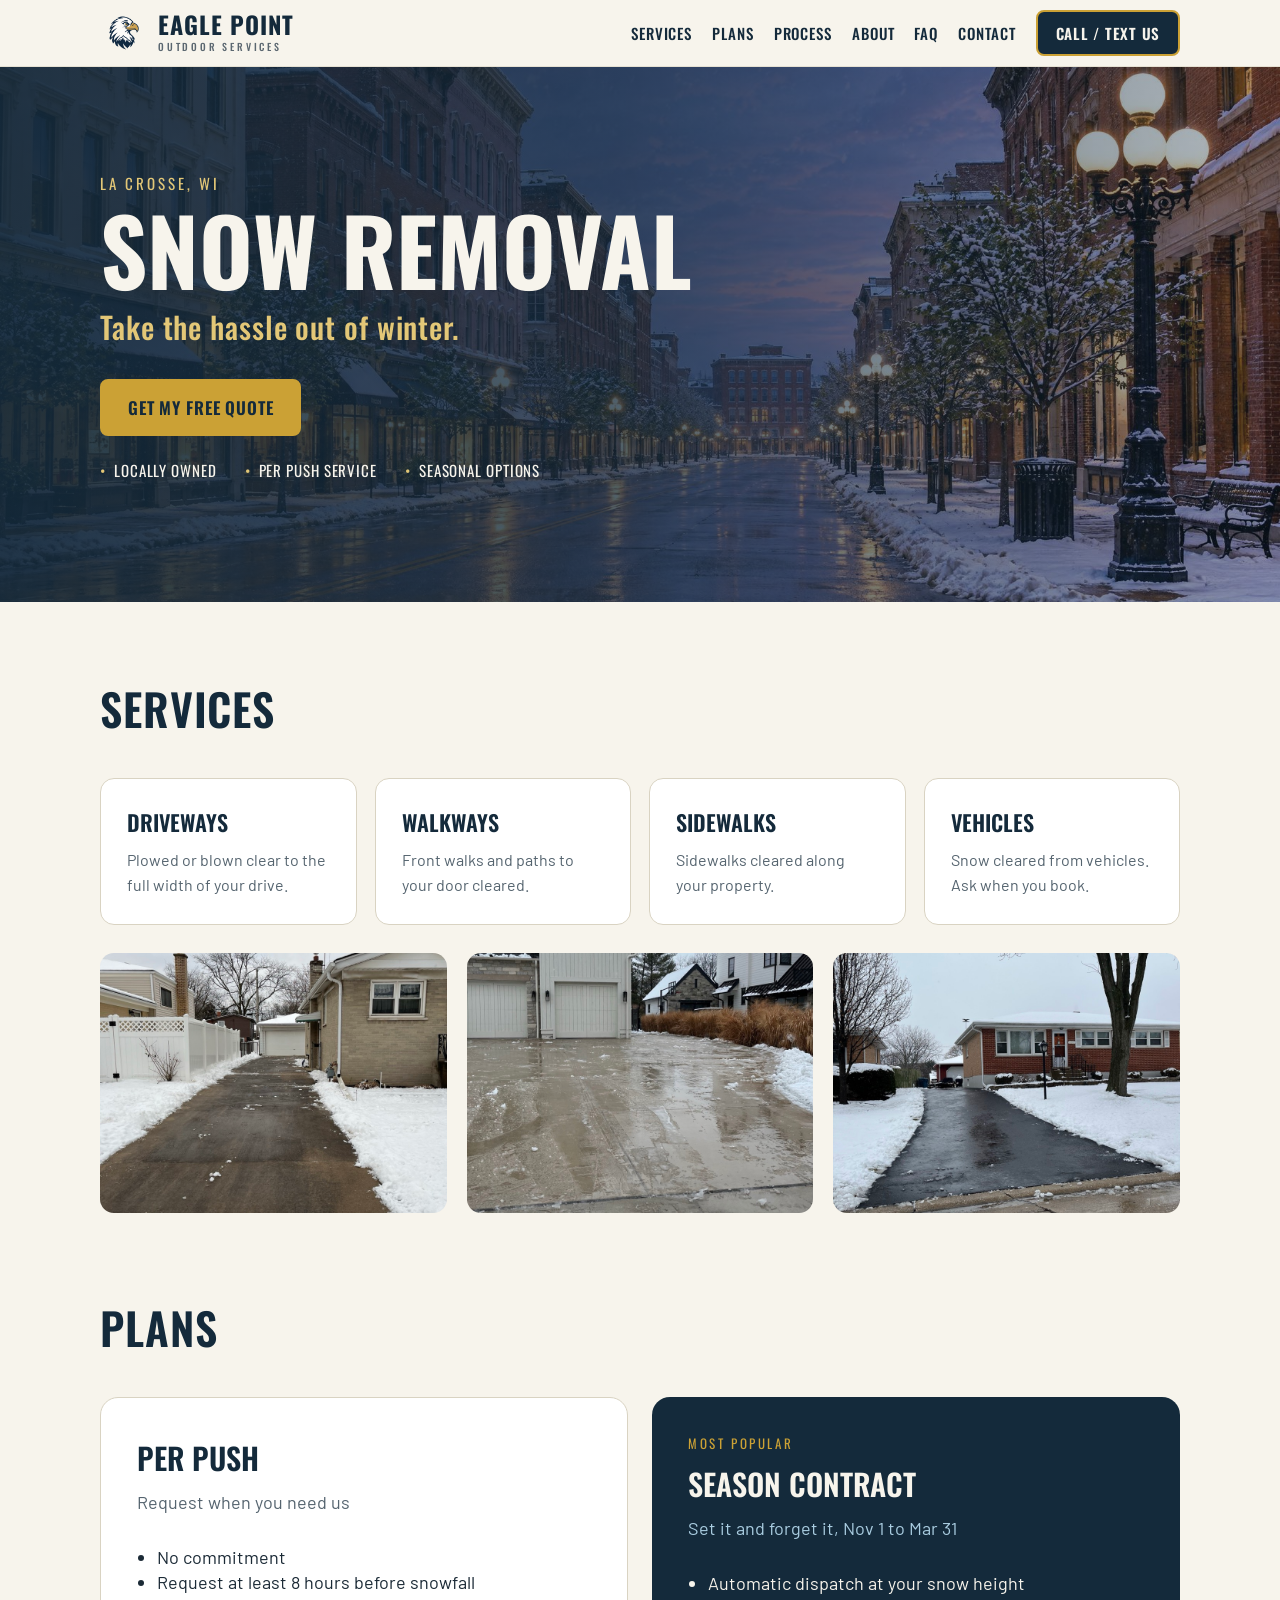
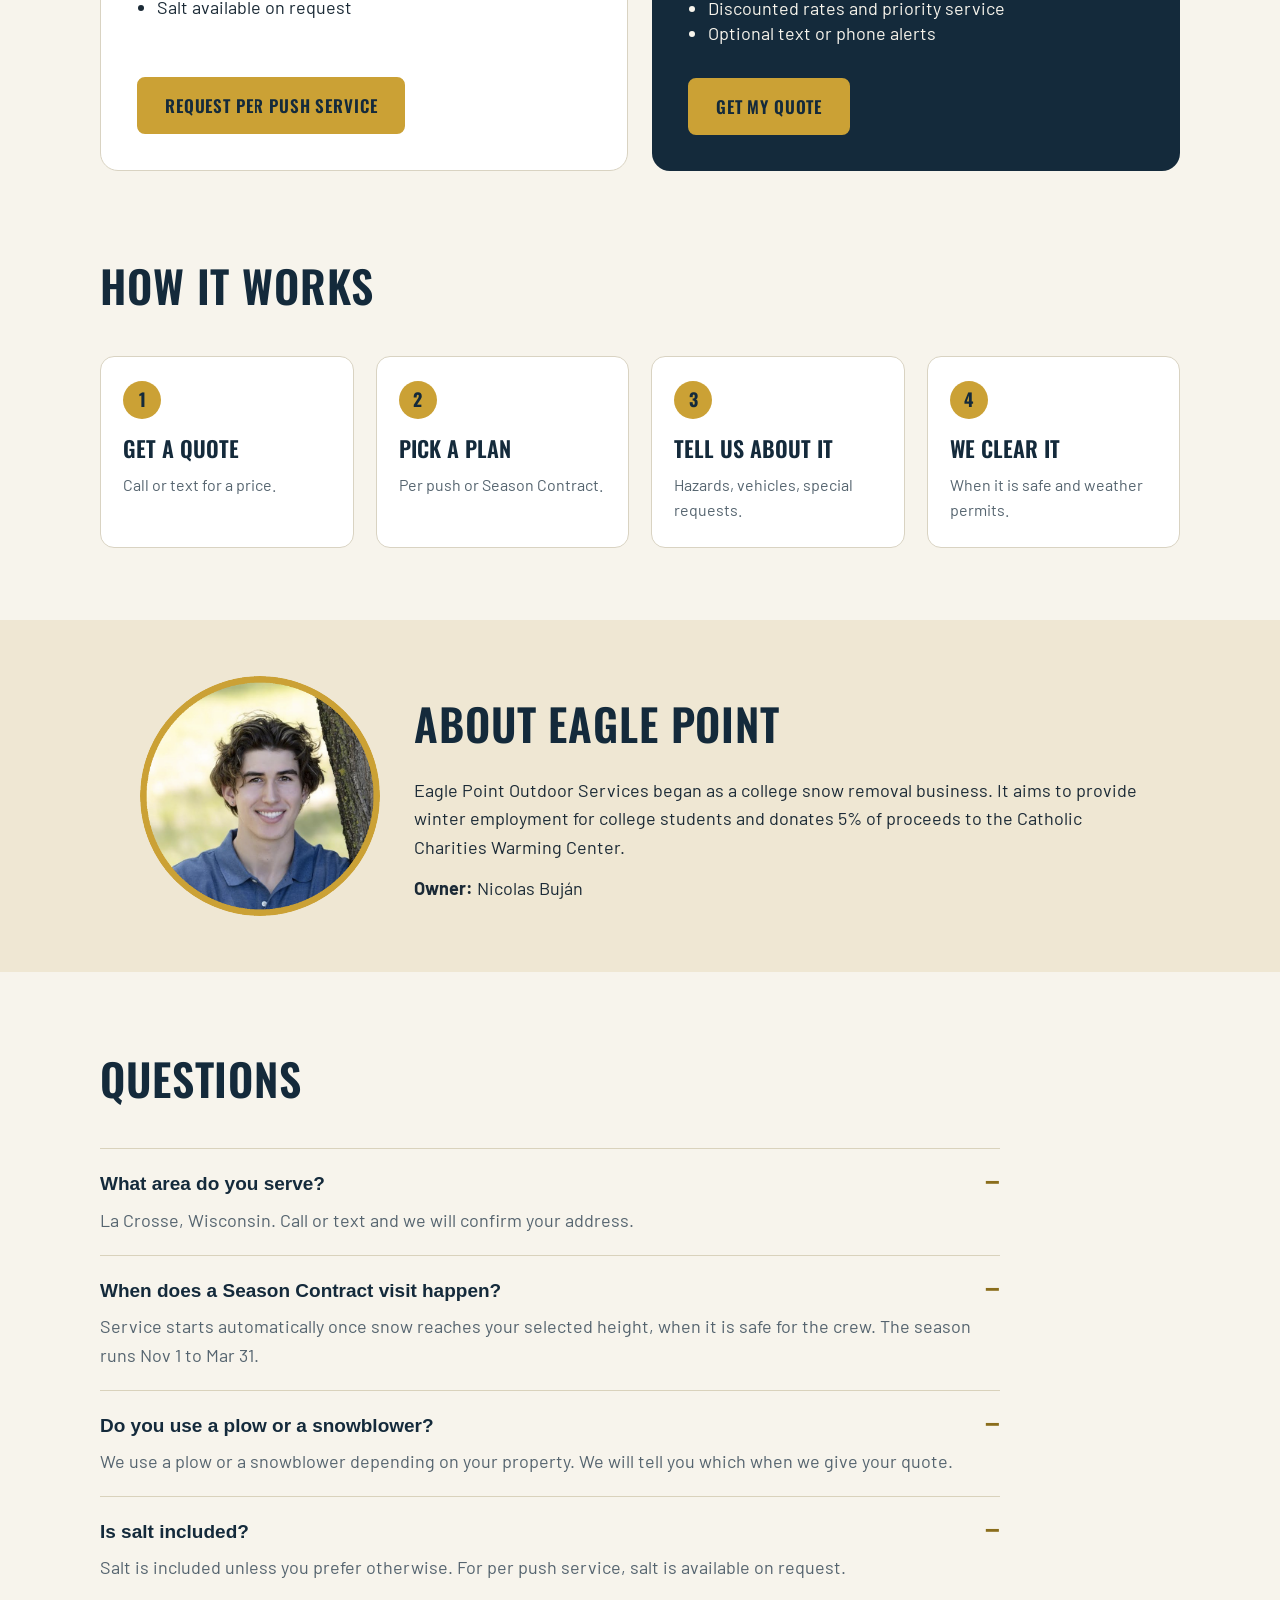
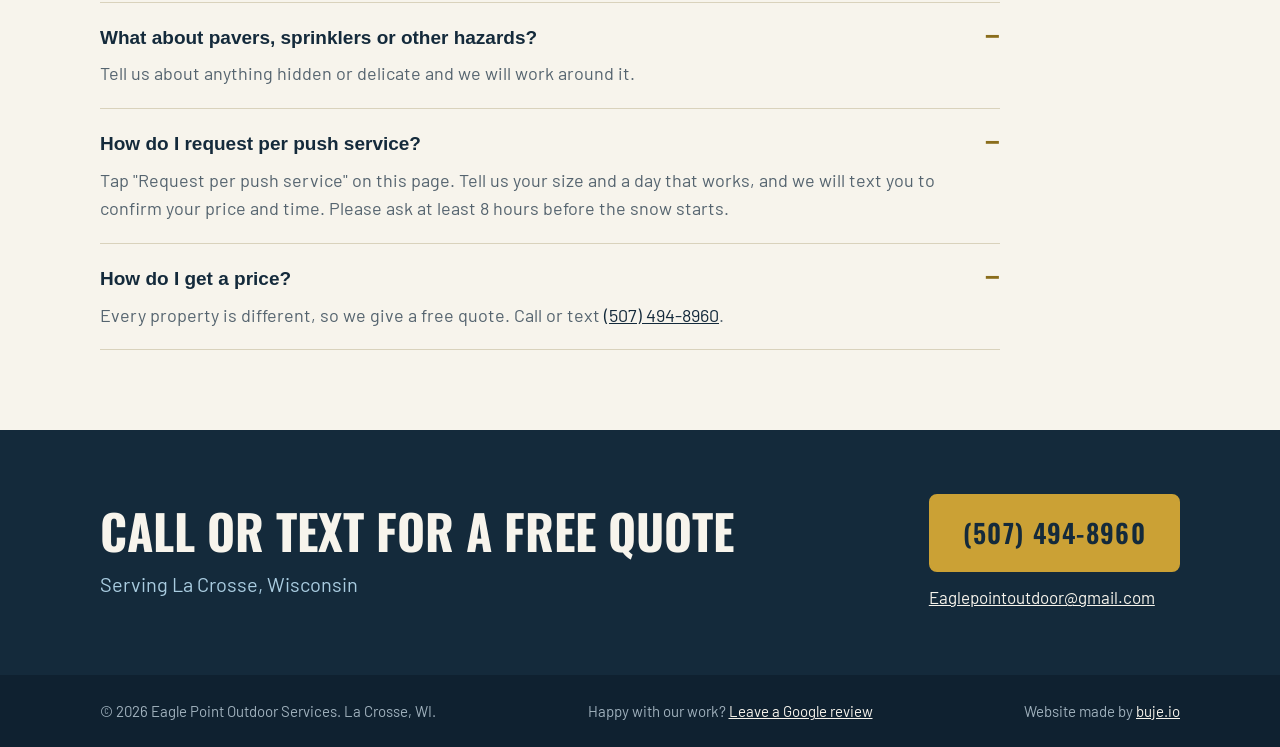
==== commit 72aeb7a0: "Remove services line from hero" ====
--- a/index.html
+++ b/index.html
@@ -55,7 +55,6 @@
         <p class="eyebrow">La Crosse, WI</p>
         <h1>Snow Removal</h1>
         <p class="tagline">Take the hassle out of winter.</p>
-        <p class="lead">Driveways <span class="dot">&bull;</span> Walkways <span class="dot">&bull;</span> Sidewalks <span class="dot">&bull;</span> Vehicle Clearing</p>
         <div class="actions">
           <button class="btn" type="button" data-open-quote>Get my free quote</button>
         </div>
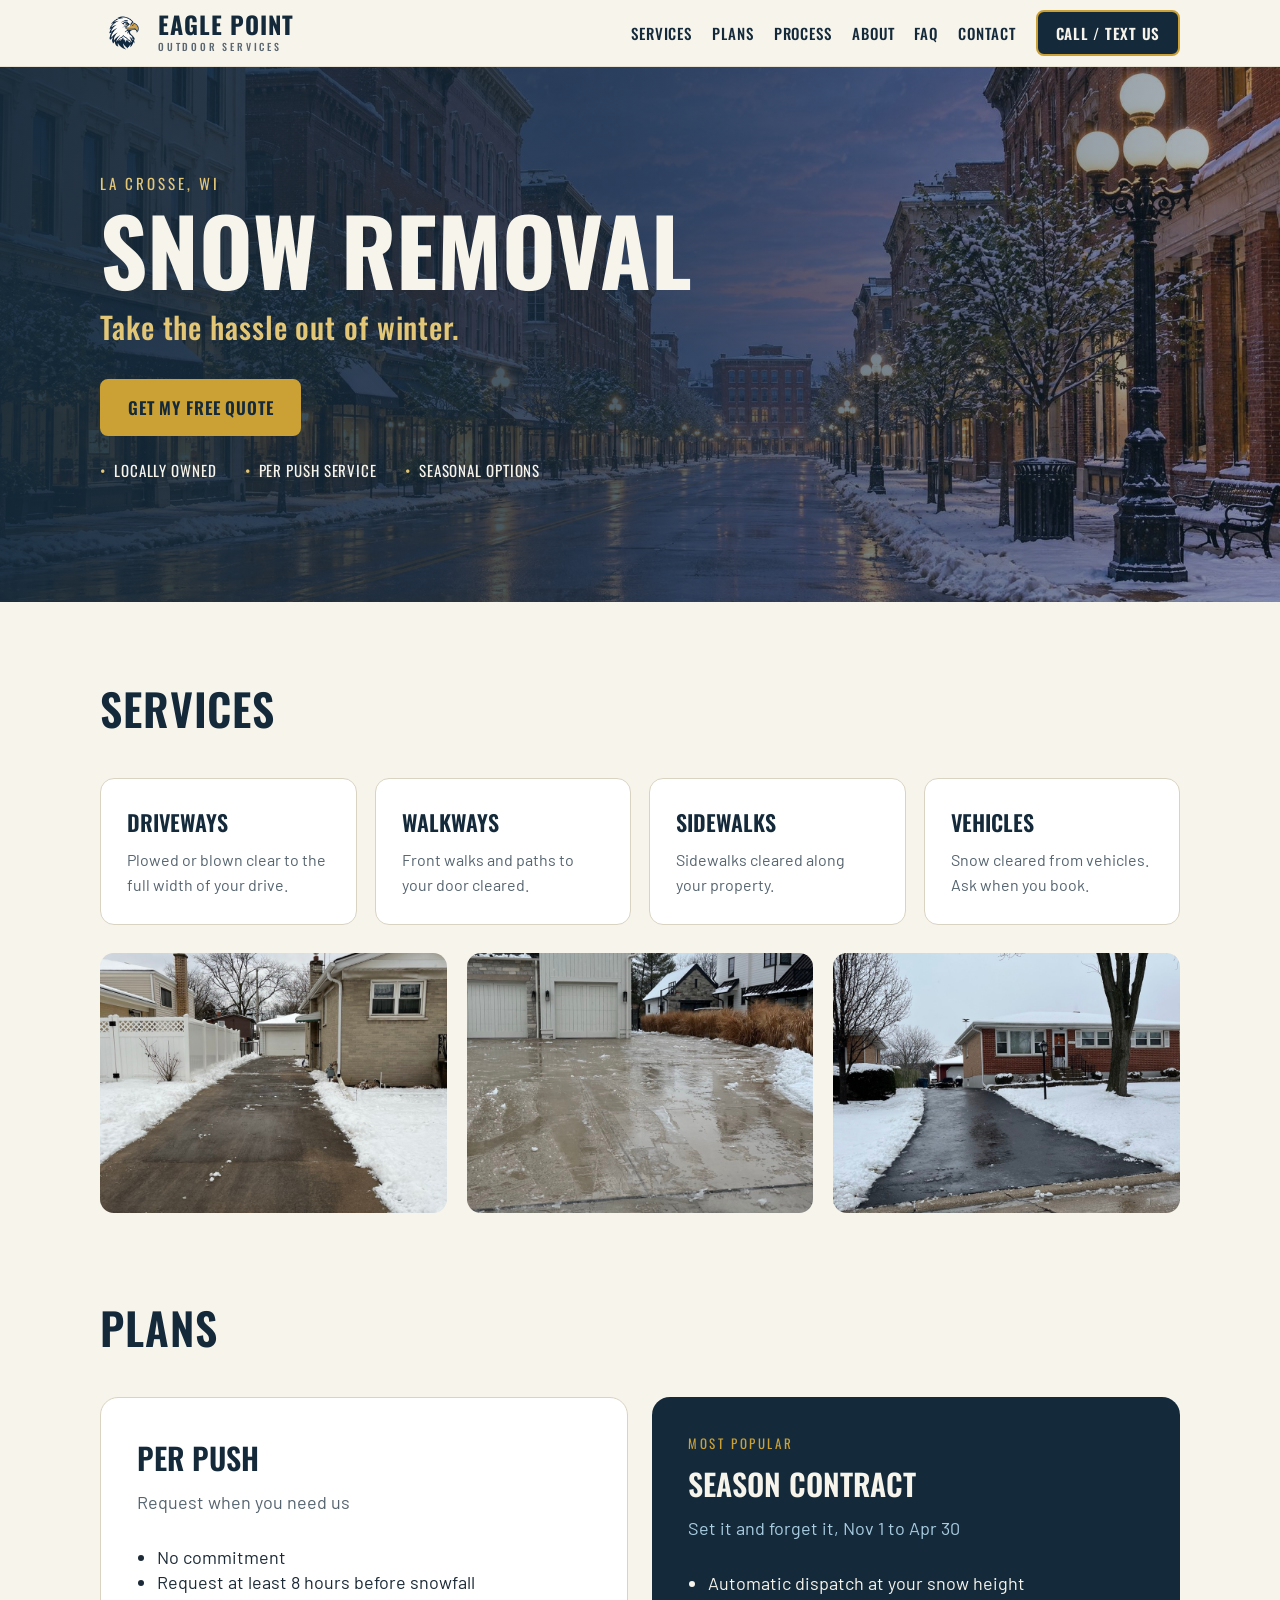
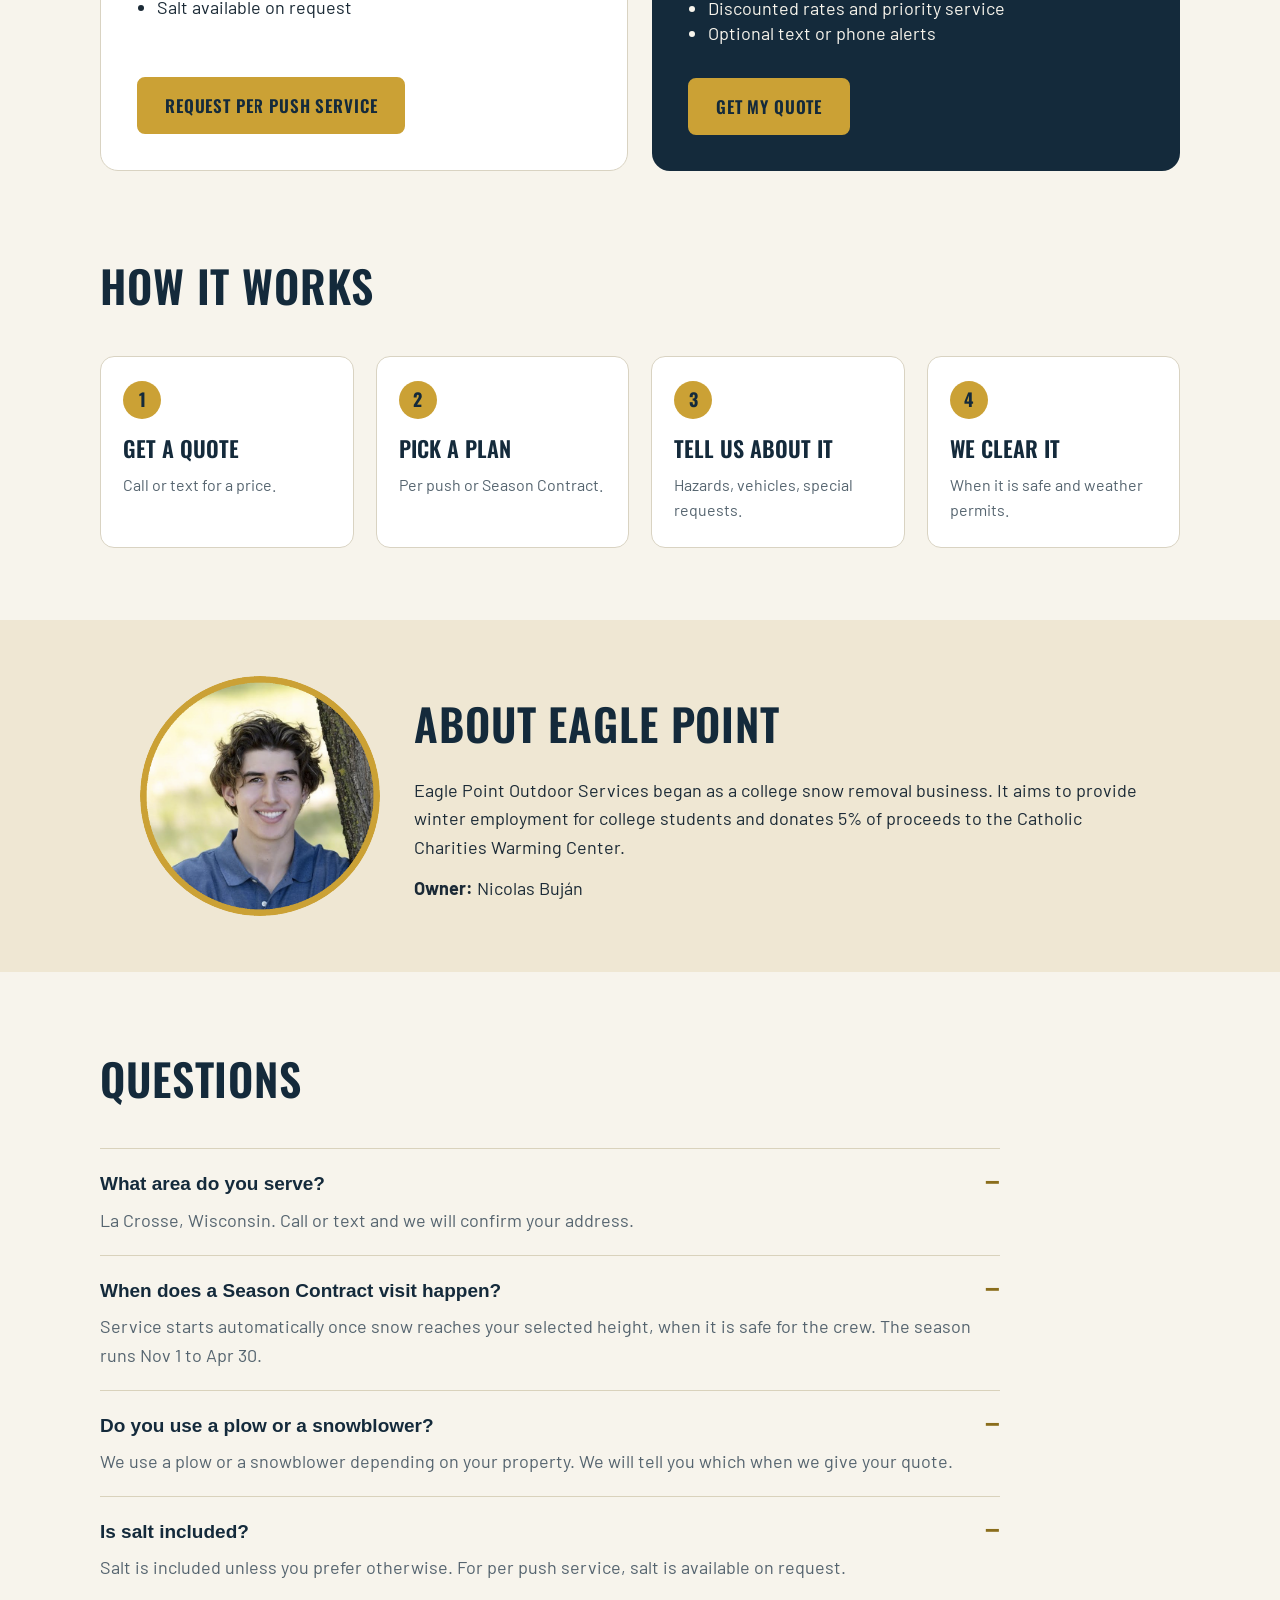
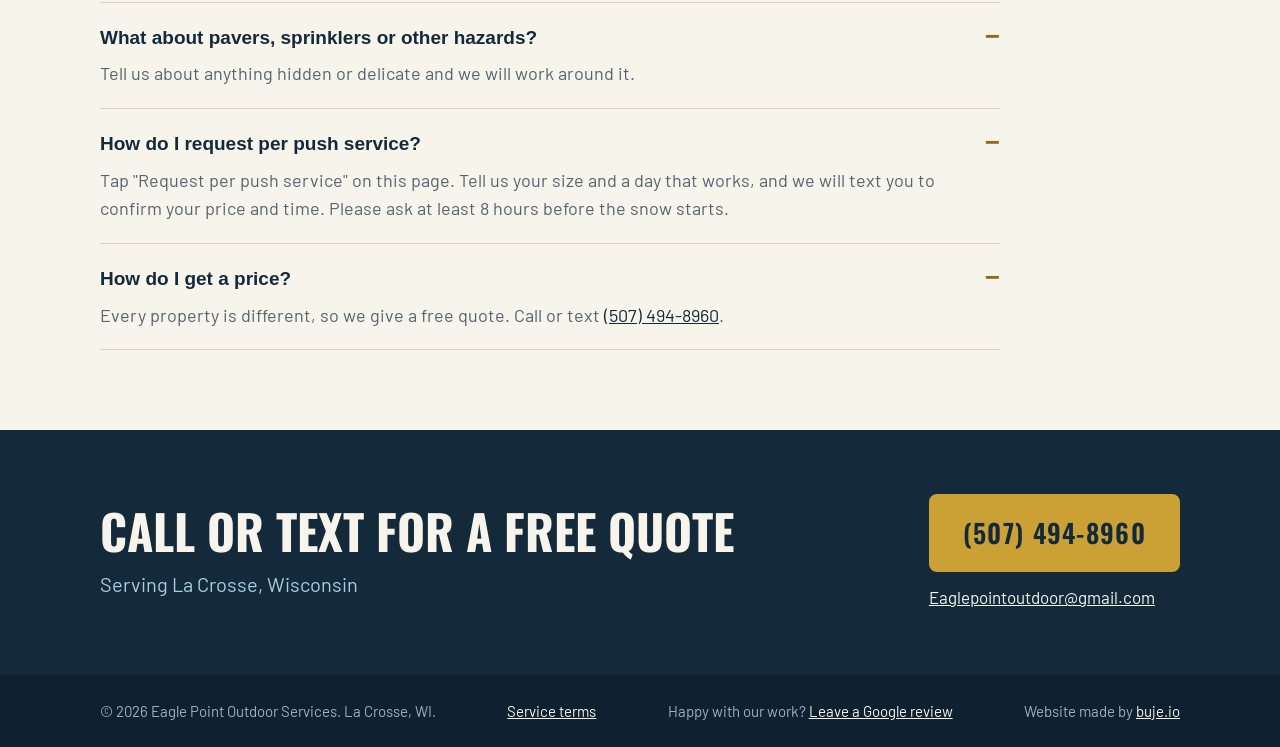
==== commit 8c66a7e2: "Add general Service Terms page, PDF downloads, April 30 season end New /terms page in formal wording" ====
--- a/index.html
+++ b/index.html
@@ -101,7 +101,7 @@
         <article class="plan featured">
           <p class="pop">Most popular</p>
           <h3>Season Contract</h3>
-          <p class="sub">Set it and forget it, Nov 1 to Mar 31</p>
+          <p class="sub">Set it and forget it, Nov 1 to Apr 30</p>
           <ul class="ticks">
             <li>Automatic dispatch at your snow height</li>
             <li>Discounted rates and priority service</li>
@@ -143,7 +143,7 @@
       <h2 class="title">Questions</h2>
       <div class="faq">
         <details open><summary>What area do you serve?</summary><p>La Crosse, Wisconsin. Call or text and we will confirm your address.</p></details>
-        <details open><summary>When does a Season Contract visit happen?</summary><p>Service starts automatically once snow reaches your selected height, when it is safe for the crew. The season runs Nov 1 to Mar 31.</p></details>
+        <details open><summary>When does a Season Contract visit happen?</summary><p>Service starts automatically once snow reaches your selected height, when it is safe for the crew. The season runs Nov 1 to Apr 30.</p></details>
         <details open><summary>Do you use a plow or a snowblower?</summary><p>We use a plow or a snowblower depending on your property. We will tell you which when we give your quote.</p></details>
         <details open><summary>Is salt included?</summary><p>Salt is included unless you prefer otherwise. For per push service, salt is available on request.</p></details>
         <details open><summary>What about pavers, sprinklers or other hazards?</summary><p>Tell us about anything hidden or delicate and we will work around it.</p></details>
@@ -170,6 +170,7 @@
 <footer>
   <div class="wrap foot">
     <span>&copy; 2026 Eagle Point Outdoor Services. La Crosse, WI.</span>
+    <span><a href="/terms">Service terms</a></span>
     <span>Happy with our work? <a href="https://g.page/r/CXnaz5kKDiCYECE/review" target="_blank" rel="noopener">Leave a Google review</a></span>
     <span>Website made by <a href="https://buje.io">buje.io</a></span>
   </div>
@@ -180,7 +181,7 @@
   <form id="quote-form" class="qform">
     <div class="qhead"><div><h2 id="quote-title">Never shovel your driveway again.</h2><p id="quote-sub">Tell us about your place and we will be in touch.</p></div><img src="assets/eagle-logo.png" alt="" width="84" height="110"></div>
     <input type="hidden" name="service" value="Winter snow removal">
-    <p class="pill">Snow season: Nov 1 to Mar 31</p>
+    <p class="pill">Snow season: Nov 1 to Apr 30</p>
     <div class="row"><label>Full name<input name="name" autocomplete="name" required placeholder="Your name"></label>
     <label>Phone<input name="phone" type="tel" autocomplete="tel" required placeholder="(608) 555-0142"></label></div>
     <label>Email<input name="email" type="email" autocomplete="email" required placeholder="you@email.com"></label>
